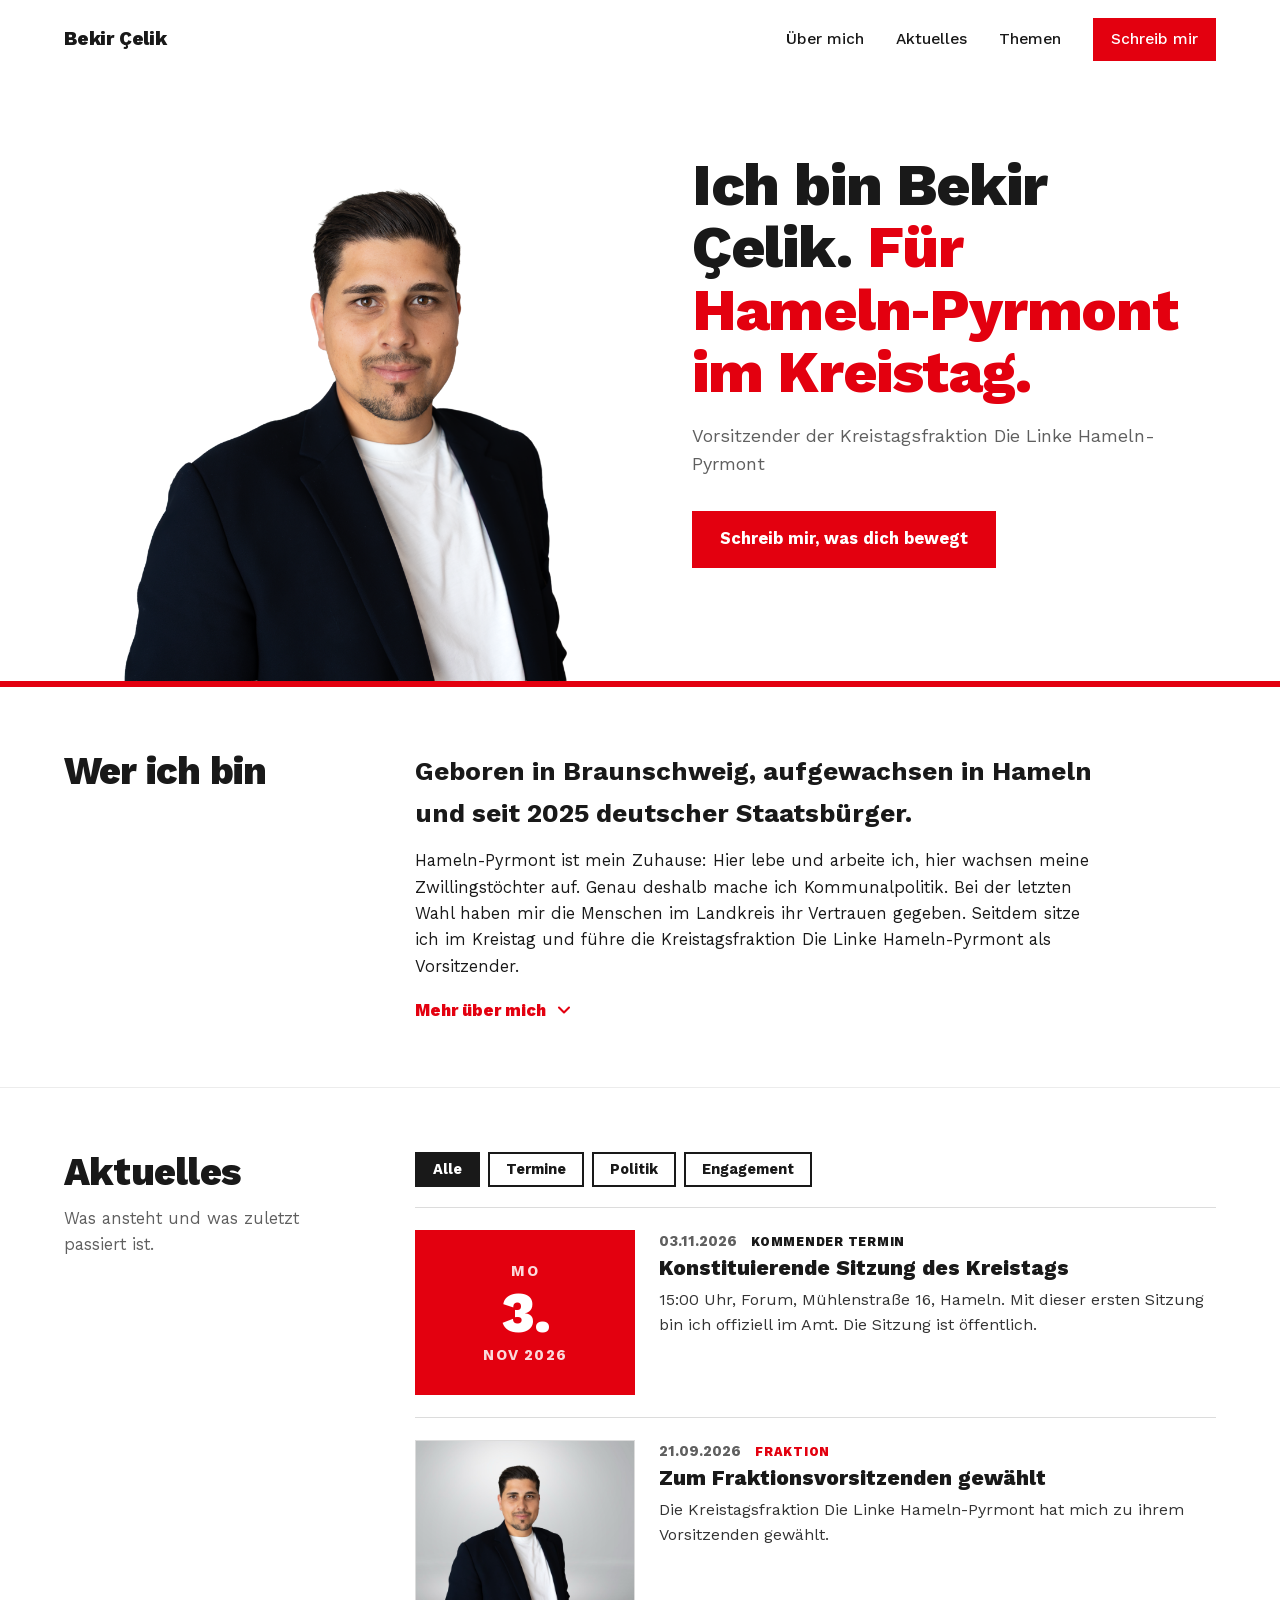
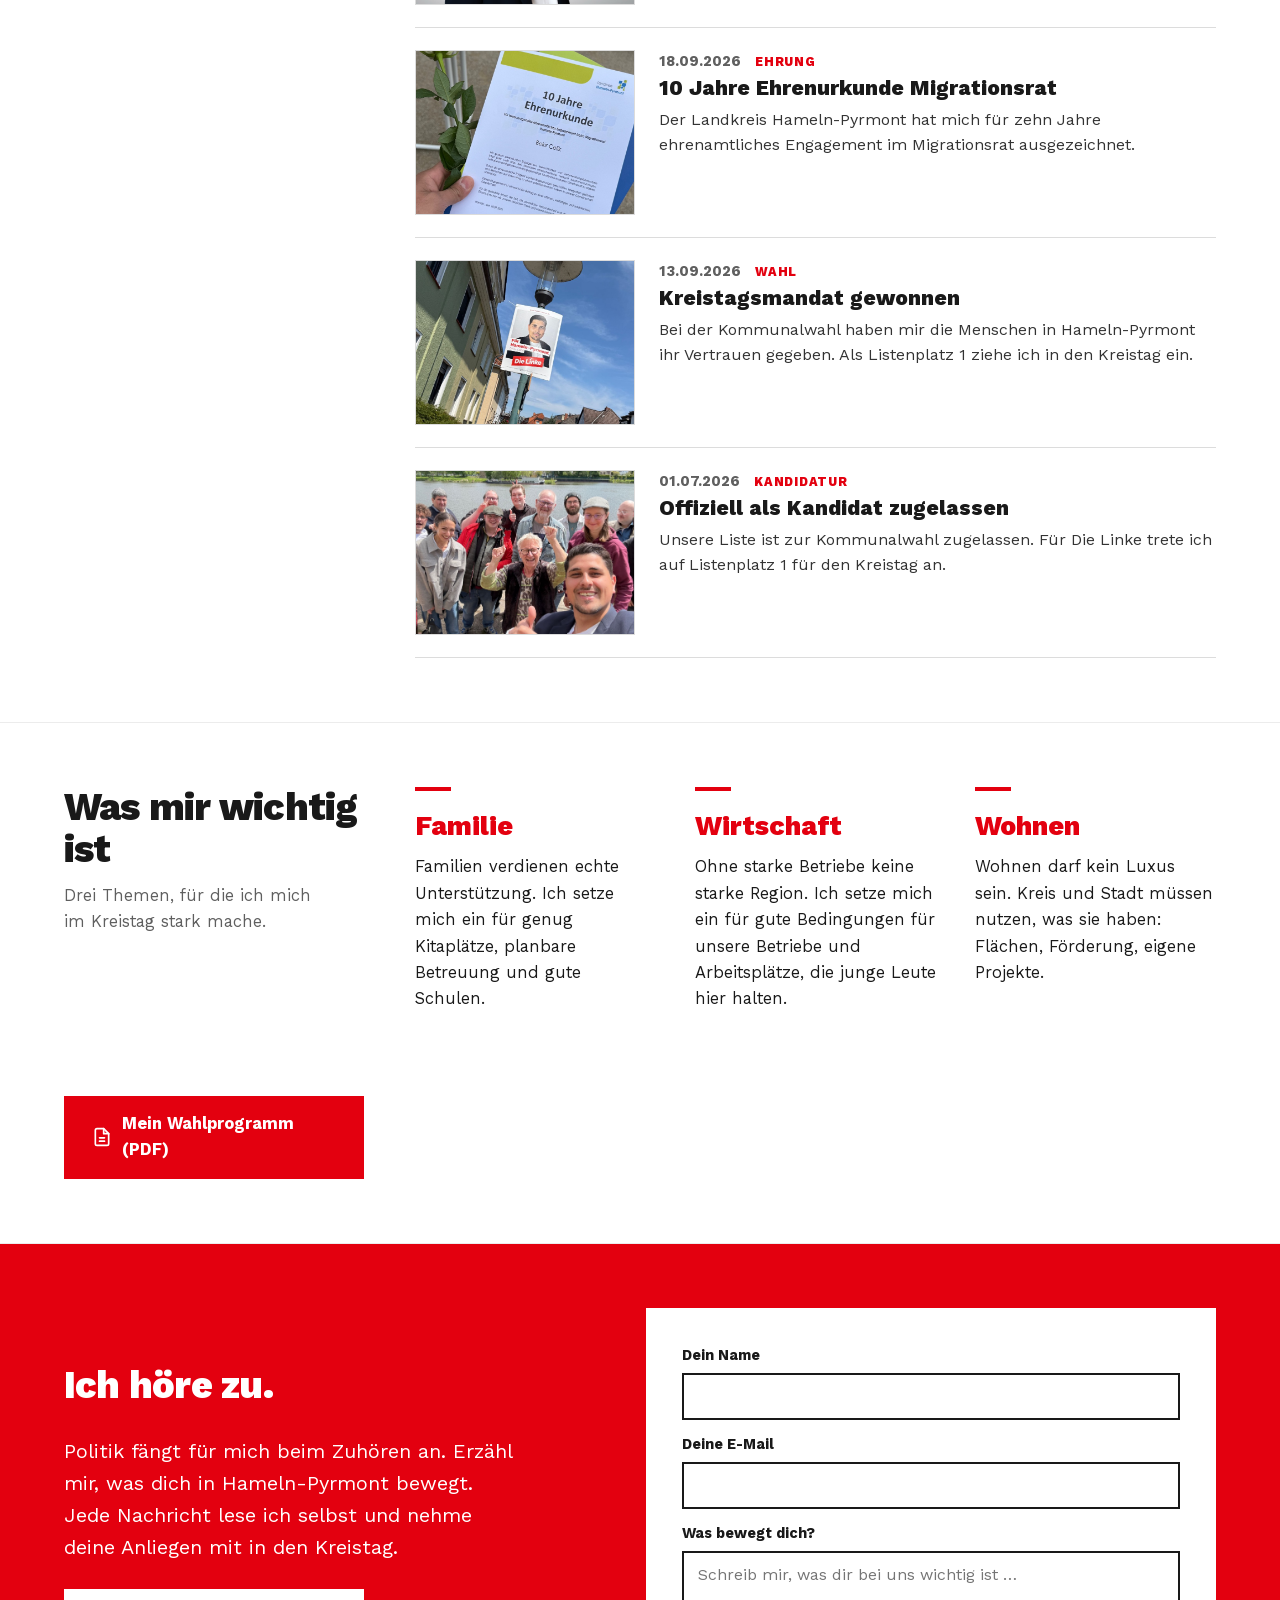
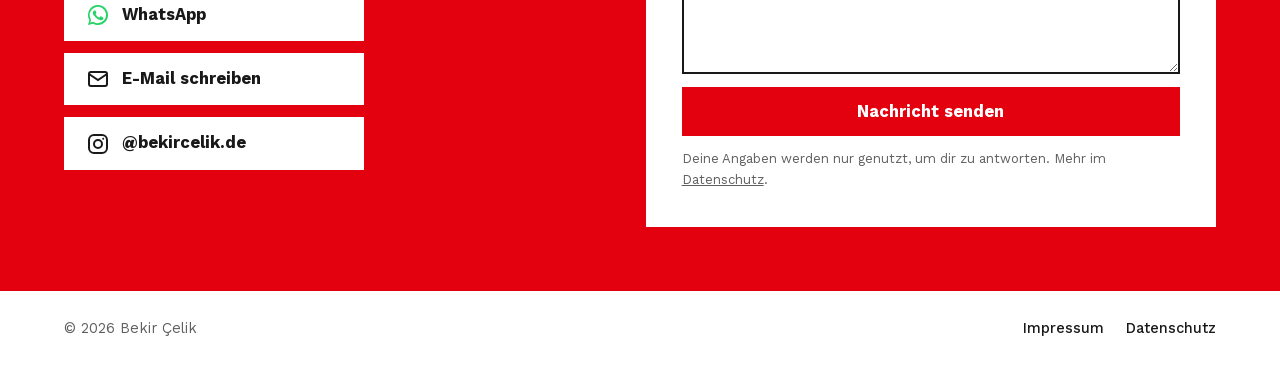
==== index.html @ 129f0561 "Neuer Aufbau: persönliche Seite nach der Wahl, Aktuelles, Wer ich bin zum Aufklappen Co-Authored-By:" ====
<!DOCTYPE html>
<html lang="de">
<head>
  <meta charset="UTF-8">
  <meta name="viewport" content="width=device-width, initial-scale=1.0">
  <title>Bekir Çelik | Kreistag Hameln-Pyrmont</title>
  <meta name="description" content="Bekir Çelik, Vorsitzender der Kreistagsfraktion Die Linke Hameln-Pyrmont. Wer ich bin, was ansteht, wie du mich erreichst.">
  <link rel="canonical" href="https://bekircelik.de/">

  <!-- Teilen-Vorschau (WhatsApp, Instagram, Facebook, Signal) -->
  <meta property="og:type" content="website">
  <meta property="og:locale" content="de_DE">
  <meta property="og:site_name" content="Bekir Çelik">
  <meta property="og:title" content="Bekir Çelik | Kreistag Hameln-Pyrmont">
  <meta property="og:description" content="Vorsitzender der Kreistagsfraktion Die Linke Hameln-Pyrmont. Schreib mir, was dich bewegt.">
  <meta property="og:url" content="https://bekircelik.de/">
  <meta property="og:image" content="https://bekircelik.de/bilder/bekir.jpg">
  <meta property="og:image:width" content="1600">
  <meta property="og:image:height" content="1068">
  <meta property="og:image:alt" content="Bekir Çelik, Kreistag Hameln-Pyrmont">
  <meta name="twitter:card" content="summary_large_image">
  <meta name="twitter:title" content="Bekir Çelik | Kreistag Hameln-Pyrmont">
  <meta name="twitter:description" content="Vorsitzender der Kreistagsfraktion Die Linke Hameln-Pyrmont. Schreib mir, was dich bewegt.">
  <meta name="twitter:image" content="https://bekircelik.de/bilder/bekir.jpg">

  <meta name="theme-color" content="#e3000f">
  <link rel="icon" href="data:image/svg+xml,%3Csvg xmlns='http://www.w3.org/2000/svg' viewBox='0 0 64 64'%3E%3Crect width='64' height='64' fill='%23e3000f'/%3E%3Ctext x='32' y='46' font-family='Arial,sans-serif' font-size='40' font-weight='bold' fill='white' text-anchor='middle'%3EB%3C/text%3E%3C/svg%3E">
  <link rel="preload" href="fonts/worksans-latin.woff2" as="font" type="font/woff2" crossorigin>
  <link rel="stylesheet" href="stil.css?v=50">
</head>
<body>

  <header class="kopf">
    <a class="kopf-name" href="#start">Bekir Çelik</a>
    <nav class="kopf-nav" aria-label="Hauptmenü">
      <a href="#ueber-mich">Über mich</a>
      <a href="#aktuelles">Aktuelles</a>
      <a href="#themen">Themen</a>
      <a class="kopf-cta" href="#kontakt">Schreib mir</a>
    </nav>
  </header>

  <!-- ===== HERO: Foto links, Botschaft rechts ===== -->
  <section class="held" id="start">
    <div class="held-bild">
      <img src="bilder/bekir-frei.png" alt="Bekir Çelik, Kreistag Hameln-Pyrmont" width="1000" height="1000" fetchpriority="high" decoding="async">
    </div>
    <div class="held-info">
      <h1>Ich bin Bekir Çelik. <span class="rot">Für Hameln&#8209;Pyrmont im Kreistag.</span></h1>
      <p class="held-sub">Vorsitzender der Kreistagsfraktion Die&nbsp;Linke Hameln-Pyrmont</p>
      <a class="knopf" href="#kontakt">Schreib mir, was dich bewegt</a>
    </div>
  </section>
  <div class="held-linie" aria-hidden="true"></div>

  <!-- ===== WER ICH BIN (Kurzfassung, Rest auf eigener Seite) ===== -->
  <section class="abschnitt" id="ueber-mich">
    <div class="abschnitt-raster">
      <h2>Wer ich bin</h2>
      <div class="ueber-text">
      <p class="ueber-gross">
        Geboren in Braunschweig, aufgewachsen in Hameln und seit 2025 deutscher Staatsbürger.
      </p>
      <p>
        Hameln-Pyrmont ist mein Zuhause: Hier lebe und arbeite ich, hier wachsen
        meine Zwillingstöchter auf. Genau deshalb mache ich Kommunalpolitik. Bei
        der letzten Wahl haben mir die Menschen im Landkreis ihr Vertrauen
        gegeben. Seitdem sitze ich im Kreistag und führe die Kreistagsfraktion
        Die Linke Hameln-Pyrmont als Vorsitzender.
      </p>
      <button type="button" class="mehr-knopf" id="mehr-knopf" aria-expanded="false" aria-controls="mehr">
        <span>Mehr über mich</span>
        <svg viewBox="0 0 24 24" fill="none" stroke="currentColor" stroke-width="2.5" stroke-linecap="round" stroke-linejoin="round" aria-hidden="true"><path d="m6 9 6 6 6-6"/></svg>
      </button>

      <div class="mehr" id="mehr" hidden>
        <h3>Mein Weg</h3>
        <p>
          Zur Schule gegangen bin ich in Hameln: Nach dem Realschulabschluss an
          der Theodor-Heuss-Realschule folgte der erweiterte Realschulabschluss im
          Bereich Wirtschaft an der Handelslehranstalt und schließlich die
          Fachhochschulreife in Medien und Gestaltung an der Eugen-Reintjes-Schule.
        </p>
        <p>
          Schon früh habe ich mich im Bereich Marketing selbstständig gemacht und
          nebenbei viel gejobbt. Das Unternehmertum hat mich von da an begleitet:
          Über die Jahre habe ich mehrere Unternehmen und Franchise-Konzepte
          aufgebaut und geführt.
        </p>
        <p>
          Zudem habe ich im Ausbau der Telekommunikations-Infrastruktur gearbeitet.
          Dort war ich für die Unternehmensstrategie und Organisationsentwicklung
          verantwortlich, später war ich in der gleichen
          Branche als Personal- und Dienstleistungsmanager tätig.
        </p>
        <p>
          Das Thema Wohnen beschäftigt mich schon lange. Um die Probleme auf dem
          Wohnungsmarkt zu verstehen, habe ich die Zertifizierung zum
          Immobilienmakler (IHK) absolviert.
        </p>
        <p>
          Mit der Geburt meiner Töchter haben sich meine Prioritäten verschoben:
          Ich habe die Unternehmen abgegeben, die Selbstständigkeit beendet und den
          Fokus auf meine Familie gelegt. Gleichzeitig reifte in mir der Entschluss,
          mich politisch einzubringen. Meine Überzeugung ist: Verstehen ist die
          Grundlage für jede echte Veränderung. In der Kommunalpolitik werden
          Entscheidungen getroffen, aber die Verwaltung muss sie am Ende umsetzen.
          Wer politisch wirklich etwas bewegen will, muss wissen, wie Behörden
          arbeiten. Genau deshalb mache ich heute eine Umschulung zum
          Verwaltungsfachangestellten, um diese Abläufe von innen kennenzulernen.
        </p>

        <h3>Ehrenamt</h3>
        <p>
          Ehrenamtlich aktiv bin ich schon seit meiner Schulzeit, ob als
          Schülersprecher, Streitschlichter, bei der Freiwilligen Feuerwehr oder
          2011 als Erhebungsbeauftragter beim Zensus.
        </p>
        <p>
          Seit 2016 engagiere ich mich intensiv im Migrationsrat des Landkreises
          Hameln-Pyrmont. 2023 kam die Arbeit als Sprachmittler für den Landkreis
          hinzu. Außerdem mache ich die Öffentlichkeitsarbeit für den
          Niedersächsischen Integrationsrat. Durch diese Aufgaben spreche ich jeden
          Tag mit unterschiedlichsten Menschen und nehme ihre realen Probleme direkt
          mit in die Politik.
        </p>

        <h3>Politik</h3>
        <p>
          Seit November 2025 bin ich Mitglied der Linken. Über den Listenplatz 1
          zog ich in den Kreistag Hameln-Pyrmont ein, wo mich meine Fraktion kurz
          darauf zum Vorsitzenden wählte.
        </p>
        <p>
          Zusätzlich vertrete ich die Kreisverbände Hildesheim und Hameln als
          Delegierter auf dem Bundesparteitag. Auf dem Landesparteitag
          Niedersachsen wurde ich zum Ersatzdelegierten für den Parteirat gewählt.
          Mein Ziel bei all diesen
          Aufgaben ist einfach: Was in der Politik entschieden wird, muss im Alltag
          der Menschen vor Ort spürbar ankommen.
        </p>

        <h3>Auszeichnungen und Abschlüsse</h3>
        <ul class="urkunden">
          <li>
            <a href="bilder/zertifikate/ehrenurkunde-migrationsrat.jpg" target="_blank" rel="noopener">
              <img src="bilder/zertifikate/ehrenurkunde-migrationsrat.jpg" alt="Ehrenurkunde: 10 Jahre Migrationsrat Hameln-Pyrmont" loading="lazy">
              <span>10 Jahre Migrationsrat<br><small>Ehrenurkunde des Landkreises, 2026</small></span>
            </a>
          </li>
          <li>
            <a href="bilder/zertifikate/ihk-zertifikat-immobilienmakler.jpg" target="_blank" rel="noopener">
              <img src="bilder/zertifikate/ihk-zertifikat-immobilienmakler.jpg" alt="IHK-Zertifikat Immobilienmakler" loading="lazy">
              <span>Immobilienmakler (IHK)<br><small>Zertifikat, 2023</small></span>
            </a>
          </li>
          <li>
            <a href="bilder/zertifikate/feuerwehr.jpg" target="_blank" rel="noopener">
              <img src="bilder/zertifikate/feuerwehr.jpg" alt="Verleihungsurkunde Feuerwehrmann, Stadt Hameln" loading="lazy">
              <span>Feuerwehrmann<br><small>Freiwillige Feuerwehr Hameln, 2011</small></span>
            </a>
          </li>
        </ul>

      </div>
            </div>
    </div>
  </section>

  <!-- ===== AKTUELLES: Karten, neueste zuerst. Neue Karte = neuer <li class="karte"> oben ===== -->
  <section class="abschnitt" id="aktuelles">
    <div class="abschnitt-raster">
      <div>
        <h2>Aktuelles</h2>
        <p class="abschnitt-lead">Was ansteht und was zuletzt passiert ist.</p>
      </div>
      <div class="aktuell">
        <div class="filter" id="filter" aria-label="Aktuelles filtern"></div>
        <ul class="karten" id="karten">
          <li class="karte mit-bild kommt" data-typ="termin">
            <span class="karte-bild platz" aria-hidden="true"><small>Mo</small><b>3.</b><small>Nov 2026</small></span>
            <div class="karte-text">
              <p class="karte-kopf"><time>03.11.2026</time><span class="karte-art">Kommender Termin</span></p>
              <h3>Konstituierende Sitzung des Kreistags</h3>
              <p>15:00 Uhr, Forum, Mühlenstraße 16, Hameln. Mit dieser ersten Sitzung bin ich offiziell im Amt. Die Sitzung ist öffentlich.</p>
            </div>
          </li>
          <li class="karte mit-bild" data-typ="politik">
            <a class="karte-bild foto foto-portrait" href="bilder/aktuelles/2026-09-21-fraktionsvorsitz.jpg" target="_blank" rel="noopener"><img src="bilder/aktuelles/2026-09-21-fraktionsvorsitz.jpg" alt="Bekir Çelik, Vorsitzender der Kreistagsfraktion Die Linke Hameln-Pyrmont" loading="lazy"></a>
            <div class="karte-text">
              <p class="karte-kopf"><time>21.09.2026</time><span class="karte-art">Fraktion</span></p>
              <h3>Zum Fraktionsvorsitzenden gewählt</h3>
              <p>Die Kreistagsfraktion Die Linke Hameln-Pyrmont hat mich zu ihrem Vorsitzenden gewählt.</p>
            </div>
          </li>
          <li class="karte mit-bild" data-typ="engagement">
            <a class="karte-bild foto foto-urkunde" href="bilder/aktuelles/2026-09-18-ehrenurkunde.jpg" target="_blank" rel="noopener"><img src="bilder/aktuelles/2026-09-18-ehrenurkunde.jpg" alt="Bekir Çelik hält die Ehrenurkunde für 10 Jahre Migrationsrat und eine weiße Rose" loading="lazy"></a>
            <div class="karte-text">
              <p class="karte-kopf"><time>18.09.2026</time><span class="karte-art">Ehrung</span></p>
              <h3>10 Jahre Ehrenurkunde Migrationsrat</h3>
              <p>Der Landkreis Hameln-Pyrmont hat mich für zehn Jahre ehrenamtliches Engagement im Migrationsrat ausgezeichnet.</p>
            </div>
          </li>
          <li class="karte mit-bild" data-typ="politik">
            <a class="karte-bild foto foto-plakat" href="bilder/aktuelles/2026-09-13-wahlplakat.jpg" target="_blank" rel="noopener"><img src="bilder/aktuelles/2026-09-13-wahlplakat.jpg" alt="Wahlplakat von Bekir Çelik an einer Straßenlaterne in Hameln" loading="lazy"></a>
            <div class="karte-text">
              <p class="karte-kopf"><time>13.09.2026</time><span class="karte-art">Wahl</span></p>
              <h3>Kreistagsmandat gewonnen</h3>
              <p>Bei der Kommunalwahl haben mir die Menschen in Hameln-Pyrmont ihr Vertrauen gegeben. Als Listenplatz 1 ziehe ich in den Kreistag ein.</p>
            </div>
          </li>
          <li class="karte mit-bild" data-typ="politik">
            <a class="karte-bild foto" href="bilder/aktuelles/2026-07-01-zulassung.jpg" target="_blank" rel="noopener"><img src="bilder/aktuelles/2026-07-01-zulassung.jpg" alt="Das Team von Die Linke Hameln-Pyrmont an der Weser, Zulassung zur Kommunalwahl" loading="lazy"></a>
            <div class="karte-text">
              <p class="karte-kopf"><time>01.07.2026</time><span class="karte-art">Kandidatur</span></p>
              <h3>Offiziell als Kandidat zugelassen</h3>
              <p>Unsere Liste ist zur Kommunalwahl zugelassen. Für Die Linke trete ich auf Listenplatz 1 für den Kreistag an.</p>
            </div>
          </li>
        </ul>
        <button type="button" class="knopf knopf-pdf" id="aelter-knopf" hidden>Ältere Einträge anzeigen</button>
      </div>
    </div>
  </section>

  <!-- ===== THEMEN: direkt unter dem Kontakt ===== -->
  <section class="abschnitt" id="themen">
    <div class="abschnitt-raster">
      <div>
        <h2>Was mir wichtig ist</h2>
        <p class="abschnitt-lead">Drei Themen, für die ich mich im Kreistag stark mache.</p>
      </div>
      <div class="themen">
      <article class="thema">
        <h3>Familie</h3>
        <p>Familien verdienen echte Unterstützung. Ich setze mich ein für genug Kitaplätze, planbare Betreuung und gute Schulen.</p>
      </article>
      <article class="thema">
        <h3>Wirtschaft</h3>
        <p>Ohne starke Betriebe keine starke Region. Ich setze mich ein für gute Bedingungen für unsere Betriebe und Arbeitsplätze, die junge Leute hier halten.</p>
      </article>
      <article class="thema">
        <h3>Wohnen</h3>
        <p>Wohnen darf kein Luxus sein. Kreis und Stadt müssen nutzen, was sie haben: Flächen, Förderung, eigene Projekte.</p>
      </article>
      </div>
      <a class="knopf knopf-pdf" href="dokumente/wahlprogramm-die-linke-hameln-pyrmont.pdf" target="_blank" rel="noopener">
        <svg viewBox="0 0 24 24" fill="none" stroke="currentColor" stroke-width="2" stroke-linecap="round" stroke-linejoin="round" aria-hidden="true"><path d="M14 2H6a2 2 0 0 0-2 2v16a2 2 0 0 0 2 2h12a2 2 0 0 0 2-2V8z"/><path d="M14 2v6h6"/><path d="M9 13h6"/><path d="M9 17h6"/></svg>
        Mein Wahlprogramm (PDF)
      </a>
    </div>
  </section>

  <!-- ===== KONTAKT ===== -->
  <section class="abschnitt abschnitt-rot" id="kontakt">
    <div class="kontakt-raster">
      <div class="kontakt-text">
        <h2>Ich höre zu.</h2>
        <p>
          Politik fängt für mich beim Zuhören an. Erzähl mir, was dich in
          Hameln-Pyrmont bewegt. Jede Nachricht lese ich selbst und nehme
          deine Anliegen mit in den Kreistag.
        </p>
        <div class="kontakt-links">
          <a class="kontakt-knopf kontakt-wa" href="https://wa.me/4915679812579" target="_blank" rel="noopener">
            <svg viewBox="0 0 24 24" fill="currentColor" aria-hidden="true"><path d="M12 2a10 10 0 0 0-8.6 15.1L2 22l5.1-1.3A10 10 0 1 0 12 2Zm0 18.2c-1.6 0-3.1-.4-4.4-1.2l-.3-.2-3 .8.8-2.9-.2-.3A8.2 8.2 0 1 1 12 20.2Zm4.6-6.1c-.3-.1-1.5-.7-1.7-.8-.2-.1-.4-.1-.6.1-.2.3-.7.8-.8 1-.1.2-.3.2-.5.1a6.7 6.7 0 0 1-3.3-2.9c-.3-.4 0-.5.2-.8l.5-.6c.1-.2 0-.4 0-.5l-.8-1.9c-.2-.5-.4-.4-.6-.4h-.5c-.2 0-.5.1-.7.3-.2.3-.9.9-.9 2.2s.9 2.5 1.1 2.7c.1.2 1.8 2.8 4.4 3.9.6.3 1.1.4 1.5.6.6.2 1.2.2 1.6.1.5-.1 1.5-.6 1.7-1.2.2-.6.2-1.1.2-1.2-.1-.2-.3-.2-.6-.4Z"/></svg>
            WhatsApp
          </a>
          <a class="kontakt-knopf" href="mailto:celikbekir@outlook.de">
            <svg viewBox="0 0 24 24" fill="none" stroke="currentColor" stroke-width="2" aria-hidden="true"><rect x="3" y="5" width="18" height="14" rx="2"/><path d="m3 7 9 6 9-6"/></svg>
            E-Mail schreiben
          </a>
          <a class="kontakt-knopf" href="https://instagram.com/bekircelik.de" target="_blank" rel="noopener">
            <svg viewBox="0 0 24 24" fill="none" stroke="currentColor" stroke-width="2" aria-hidden="true"><rect x="3" y="3" width="18" height="18" rx="5"/><circle cx="12" cy="12" r="4"/><circle cx="17.2" cy="6.8" r="1" fill="currentColor" stroke="none"/></svg>
            @bekircelik.de
          </a>
        </div>
      </div>
      <form class="formular" id="kontaktformular" action="https://formsubmit.co/celikbekir@outlook.de" method="POST">
        <input type="hidden" name="_subject" value="Nachricht über bekircelik.de">
        <input type="hidden" name="_next" value="https://bekircelik.de/danke.html">
        <input type="hidden" name="_captcha" value="false">
        <input type="text" name="_honey" style="display:none">
        <label>
          Dein Name
          <input type="text" name="name" required autocomplete="name">
        </label>
        <label>
          Deine E-Mail
          <input type="email" name="email" required autocomplete="email">
        </label>
        <label>
          Was bewegt dich?
          <textarea name="nachricht" rows="5" required placeholder="Schreib mir, was dir bei uns wichtig ist …"></textarea>
        </label>
        <button type="submit" class="knopf knopf-weiss">Nachricht senden</button>
        <p class="formular-hinweis">Deine Angaben werden nur genutzt, um dir zu antworten. Mehr im <a href="datenschutz.html">Datenschutz</a>.</p>
      </form>
    </div>
  </section>

  <footer class="fuss">
    <p>© 2026 Bekir Çelik</p>
    <nav>
      <a href="impressum.html">Impressum</a>
      <a href="datenschutz.html">Datenschutz</a>
    </nav>
  </footer>


  <script>
    // Aktuelles: Filterknöpfe aus den Karten bauen, 6 Karten sichtbar, ältere per Knopf
    (function () {
      const SICHTBAR = 6;
      const NAMEN = { termin: "Termine", politik: "Politik", engagement: "Engagement", beitrag: "Beiträge" };
      const karten = Array.prototype.slice.call(document.querySelectorAll("#karten .karte"));
      const filter = document.getElementById("filter");
      const mehr = document.getElementById("aelter-knopf");
      let aktiv = "alle";
      let alleZeigen = false;

      function zeichnen() {
        const treffer = karten.filter(function (k) { return aktiv === "alle" || k.dataset.typ === aktiv; });
        karten.forEach(function (k) { k.hidden = true; });
        treffer.forEach(function (k, i) { k.hidden = !(alleZeigen || i < SICHTBAR); });
        mehr.hidden = treffer.length <= SICHTBAR;
        mehr.textContent = alleZeigen ? "Weniger anzeigen" : "Ältere Einträge anzeigen";
        filter.querySelectorAll("button").forEach(function (b) {
          b.setAttribute("aria-pressed", b.dataset.typ === aktiv ? "true" : "false");
        });
      }

      const typen = ["alle"].concat(Object.keys(NAMEN).filter(function (t) {
        return karten.some(function (k) { return k.dataset.typ === t; });
      }));
      if (typen.length > 2) {
        typen.forEach(function (t) {
          const b = document.createElement("button");
          b.type = "button";
          b.dataset.typ = t;
          b.textContent = t === "alle" ? "Alle" : NAMEN[t];
          b.addEventListener("click", function () { aktiv = t; alleZeigen = false; zeichnen(); });
          filter.appendChild(b);
        });
      }
      mehr.addEventListener("click", function () { alleZeigen = !alleZeigen; zeichnen(); });
      zeichnen();
    })();

    // "Mehr über mich" klappt den Rest direkt auf der Startseite auf
    (function () {
      const knopf = document.getElementById("mehr-knopf");
      const mehr = document.getElementById("mehr");
      knopf.addEventListener("click", function () {
        const offen = mehr.hasAttribute("hidden");
        if (offen) { mehr.removeAttribute("hidden"); } else { mehr.setAttribute("hidden", ""); }
        knopf.setAttribute("aria-expanded", offen ? "true" : "false");
        knopf.textContent = offen ? "Weniger anzeigen" : "Mehr über mich";
      });
    })();
    // Sicherheitsnetz: wenn der Formular-Dienst ausfällt, öffnet sich das Mail-Programm
    document.getElementById("kontaktformular").addEventListener("submit", async function (e) {
      e.preventDefault();
      const form = e.target;
      const knopf = form.querySelector("button[type=submit]");
      const name = form.elements["name"].value;
      const email = form.elements["email"].value;
      const nachricht = form.elements["nachricht"].value;
      knopf.disabled = true;
      knopf.textContent = "Wird gesendet …";
      try {
        const antwort = await fetch("https://formsubmit.co/ajax/celikbekir@outlook.de", {
          method: "POST",
          headers: { "Content-Type": "application/json", "Accept": "application/json" },
          body: JSON.stringify({ name: name, email: email, nachricht: nachricht, _subject: "Nachricht über bekircelik.de" })
        });
        if (!antwort.ok) throw new Error("Dienst nicht erreichbar");
        window.location.href = "danke.html";
      } catch (fehler) {
        const betreff = encodeURIComponent("Nachricht über bekircelik.de");
        const inhalt = encodeURIComponent("Name: " + name + "\nE-Mail: " + email + "\n\n" + nachricht);
        window.location.href = "mailto:celikbekir@outlook.de?subject=" + betreff + "&body=" + inhalt;
        knopf.disabled = false;
        knopf.textContent = "Nachricht senden";
      }
    });
  </script>
</body>
</html>
---- stil.css ----
/* ============================================
   bekircelik.de – Kommunalwahl 2026
   Klar, modern, wenig Text, großes Bild.
   Weiß, Schwarz, Linke-Rot. Schrift: Work Sans
   ============================================ */

/* Schriften lokal (kein externer Google-Aufruf → Datenschutz + Tempo).
   Work Sans ist variabel: eine Datei je Subset deckt alle Schnitte 400–800 ab. */
@font-face {
  font-family: "Work Sans";
  font-style: normal;
  font-weight: 400 800;
  font-display: swap;
  src: url("fonts/worksans-latin.woff2") format("woff2");
  unicode-range: U+0000-00FF, U+0131, U+0152-0153, U+02BB-02BC, U+02C6, U+02DA, U+02DC, U+0304, U+0308, U+0329, U+2000-206F, U+20AC, U+2122, U+2191, U+2193, U+2212, U+2215, U+FEFF, U+FFFD;
}
@font-face {
  font-family: "Work Sans";
  font-style: normal;
  font-weight: 400 800;
  font-display: swap;
  src: url("fonts/worksans-latin-ext.woff2") format("woff2");
  unicode-range: U+0100-02BA, U+02BD-02C5, U+02C7-02CC, U+02CE-02D7, U+02DD-02FF, U+0304, U+0308, U+0329, U+1D00-1DBF, U+1E00-1E9F, U+1EF2-1EFF, U+2020, U+20A0-20AB, U+20AD-20C0, U+2113, U+2C60-2C7F, U+A720-A7FF;
}

:root {
  --rot: #e3000f;
  --schwarz: #191919;
  --weiss: #ffffff;
  --grau: #5f5f5f;
}

* { margin: 0; padding: 0; box-sizing: border-box; }

::selection { background: var(--rot); color: var(--weiss); }

a:focus-visible, button:focus-visible, input:focus-visible, textarea:focus-visible {
  outline: 3px solid var(--rot);
  outline-offset: 2px;
}

html { scroll-behavior: smooth; }

/* Anker-Sprünge: Überschrift nicht hinter der Kopfleiste verstecken */
section[id] { scroll-margin-top: 84px; }

body {
  font-family: "Work Sans", sans-serif;
  background: var(--weiss);
  color: var(--schwarz);
  line-height: 1.6;
  -webkit-font-smoothing: antialiased;
}

/* ===== Kopfzeile ===== */
.kopf {
  display: flex;
  justify-content: space-between;
  align-items: center;
  padding: 18px clamp(20px, 5vw, 64px);
  position: sticky;
  top: 0;
  background: rgba(255, 255, 255, 0.94);
  -webkit-backdrop-filter: blur(8px);
  backdrop-filter: blur(8px);
  z-index: 10;
}

.kopf-name {
  font-weight: 800;
  font-size: 19px;
  color: var(--schwarz);
  text-decoration: none;
  letter-spacing: -0.01em;
}

.kopf-nav {
  display: flex;
  align-items: center;
  gap: clamp(16px, 3vw, 32px);
}

.kopf-nav a {
  text-decoration: none;
  color: var(--schwarz);
  font-weight: 500;
  font-size: 15.5px;
}

.kopf-nav a:hover { color: var(--rot); }

.kopf-cta {
  background: var(--rot);
  color: var(--weiss) !important;
  padding: 9px 18px;
  font-weight: 700;
}

.kopf-cta:hover { background: var(--schwarz); }

/* ===== Hero: eine Botschaft, großes Bild ===== */
.held {
  display: grid;
  grid-template-columns: 1.1fr 1fr;
  gap: clamp(28px, 4vw, 64px);
  align-items: center;
  max-width: 1280px;
  margin: 0 auto;
  padding: clamp(10px, 2vw, 28px) clamp(20px, 5vw, 64px) 0;
}

.held-bild { align-self: end; }

.held-info { padding-bottom: clamp(40px, 5vw, 72px); }

.held-info h1 {
  font-weight: 800;
  font-size: clamp(34px, 4.6vw, 62px);
  line-height: 1.06;
  letter-spacing: -0.02em;
  margin-bottom: 18px;
}

.held-info h1 .rot { color: var(--rot); }

.held-sub {
  color: var(--grau);
  font-size: clamp(15px, 1.6vw, 18px);
  margin-bottom: 32px;
}

.wahl-badge {
  display: inline-block;
  background: var(--rot);
  color: var(--weiss);
  font-weight: 800;
  font-size: clamp(14px, 1.5vw, 17px);
  padding: 7px 15px;
  transform: rotate(-2deg);
  margin-bottom: 26px;
}

.held-bild img {
  width: 100%;
  height: auto;
  display: block;
}

/* rote Linie über die ganze Breite, direkt unter dem Hero */
.held-linie {
  height: 6px;
  background: var(--rot);
  width: 100%;
}

.kontakt-links {
  display: flex;
  flex-direction: column;
  gap: 12px;
  align-items: stretch;
  max-width: 300px;
  margin-top: 26px;
}

.kontakt-knopf {
  display: inline-flex;
  align-items: center;
  gap: 12px;
  background: var(--weiss);
  color: var(--schwarz);
  text-decoration: none;
  font-weight: 700;
  font-size: 16.5px;
  padding: 13px 22px;
  transition: transform 0.12s ease;
}

.kontakt-knopf svg { width: 24px; height: 24px; flex-shrink: 0; }

.kontakt-knopf:hover { transform: translateY(-2px); }

.kontakt-wa svg { color: #25d366; }

/* ===== Knöpfe ===== */
.knopf {
  display: inline-block;
  background: var(--rot);
  color: var(--weiss);
  text-decoration: none;
  font-weight: 700;
  font-size: 16.5px;
  padding: 15px 28px;
  border: none;
  cursor: pointer;
  font-family: inherit;
  transition: background 0.15s ease;
}

.knopf:hover { background: var(--schwarz); }

/* Wahlprogramm-Knopf: roter Knopf mit PDF-Symbol */
.knopf-pdf {
  display: inline-flex;
  align-items: center;
  gap: 10px;
  margin-top: clamp(24px, 3vw, 32px);
}

.knopf-pdf svg { width: 20px; height: 20px; flex-shrink: 0; }

/* ===== Abschnitte ===== */
.abschnitt {
  padding: clamp(40px, 5vw, 72px) clamp(20px, 5vw, 64px);
  max-width: 1280px;
  margin: 0 auto;
}

.abschnitt h2 {
  font-weight: 800;
  font-size: clamp(26px, 3.2vw, 38px);
  letter-spacing: -0.02em;
  line-height: 1.1;
  margin-bottom: clamp(18px, 2.5vw, 28px);
}

/* Editorial-Raster: Überschrift links, Inhalt rechts – füllt die Breite */
.abschnitt-raster {
  display: grid;
  grid-template-columns: minmax(220px, 300px) 1fr;
  gap: clamp(24px, 4vw, 64px);
  align-items: start;
}

.abschnitt-raster h2 { margin-bottom: 0; }

/* kurze Einleitung links unter der Überschrift */
.abschnitt-lead {
  margin-top: 12px;
  font-size: 16.5px;
  color: var(--grau);
  max-width: 260px;
}

.abschnitt + .abschnitt { border-top: 1px solid #ececec; }

/* ===== Wer ich bin ===== */
.ueber-text { max-width: 680px; }

.ueber-gross {
  font-size: clamp(19px, 2.4vw, 26px);
  font-weight: 700;
  margin-bottom: 14px;
}

.ueber-text p {
  font-size: 16.5px;
  margin-bottom: 14px;
}

.ueber-text p.ueber-gross { font-size: clamp(19px, 2.4vw, 26px); }

.mehr[hidden] { display: none; }

/* Aufklapp-Knopf: schlicht, mit Pfeil der sich dreht */
.mehr-knopf {
  display: inline-flex;
  align-items: center;
  gap: 8px;
  margin-top: 6px;
  padding: 0;
  border: none;
  background: none;
  font-family: inherit;
  font-weight: 800;
  font-size: 16.5px;
  color: var(--rot);
  cursor: pointer;
}

.mehr-knopf svg { width: 20px; height: 20px; transition: transform 0.2s ease; }

.mehr-knopf[aria-expanded="true"] svg { transform: rotate(180deg); }

.mehr-knopf:hover { color: var(--schwarz); }

/* aufgeklappter Bereich: dezent abgesetzt */
.mehr {
  margin-top: 22px;
  padding-top: 8px;
  border-top: 1px solid #ececec;
}

.ueber-text h3 {
  font-weight: 800;
  font-size: 15px;
  text-transform: uppercase;
  letter-spacing: 0.07em;
  color: var(--rot);
  margin: 30px 0 10px;
}

.ueber-text .mehr > h3:first-child { margin-top: 18px; }

.politik {
  display: grid;
  grid-template-columns: 110px 1fr;
  margin: 0 0 24px;
  border-top: 1px solid #dcdcdc;
}

.politik dt,
.politik dd {
  padding: 14px 0;
  border-bottom: 1px solid #dcdcdc;
  font-size: 16px;
  line-height: 1.5;
}

.politik dt { font-weight: 800; color: var(--rot); }

.urkunden {
  list-style: none;
  display: grid;
  grid-template-columns: repeat(3, 1fr);
  gap: 18px;
  margin: 6px 0 24px;
}

.urkunden a { color: var(--schwarz); text-decoration: none; display: block; }

.urkunden img {
  width: 100%;
  height: 150px;
  object-fit: cover;
  object-position: top;
  display: block;
  border: 1px solid #dcdcdc;
  margin-bottom: 10px;
  transition: border-color 0.15s ease;
}

.urkunden a:hover img { border-color: var(--rot); }

.urkunden span { font-size: 14.5px; font-weight: 700; line-height: 1.3; display: block; }

.urkunden small { font-weight: 500; color: var(--grau); font-size: 13px; }

.urkunden a:hover span { color: var(--rot); }

.ueber-schluss {
  color: var(--rot);
  font-weight: 700;
  font-size: 17.5px !important;
}

/* ===== Aktuelles: Karten ===== */
.filter { display: flex; flex-wrap: wrap; gap: 8px; margin-bottom: 20px; }

.filter button {
  font-family: inherit;
  font-size: 14.5px;
  font-weight: 700;
  padding: 7px 16px;
  border: 2px solid var(--schwarz);
  background: var(--weiss);
  color: var(--schwarz);
  cursor: pointer;
}

.filter button:hover { border-color: var(--rot); color: var(--rot); }

.filter button[aria-pressed="true"] {
  background: var(--schwarz);
  color: var(--weiss);
}

.karten { list-style: none; max-width: 960px; }

.karte {
  display: grid;
  grid-template-columns: 1fr;
  gap: 24px;
  align-items: start;
  padding: 22px 0;
  border-top: 1px solid #dcdcdc;
}

.karte.mit-bild { grid-template-columns: 220px 1fr; }

.karte:last-child { border-bottom: 1px solid #dcdcdc; }

.karte[hidden] { display: none; }

.karte-kopf {
  display: flex;
  flex-wrap: wrap;
  align-items: baseline;
  gap: 4px 14px;
  margin-bottom: 2px;
}

.karte time { font-weight: 700; font-size: 14.5px; color: var(--grau); }

.karte-art {
  font-size: 12.5px;
  font-weight: 800;
  text-transform: uppercase;
  letter-spacing: 0.06em;
  color: var(--rot);
}

.karte h3 { font-size: 21px; font-weight: 800; line-height: 1.2; margin: 2px 0 6px; }

.karte-text p:last-child { font-size: 16px; color: #333; }

/* Bildplatz: ohne Foto zeigt er das Datum als Kalenderblatt */
.karte-bild.platz {
  width: 220px;
  height: 165px;
  background: #f4f4f4;
  display: flex;
  flex-direction: column;
  align-items: center;
  justify-content: center;
  gap: 2px;
  color: var(--schwarz);
}

.karte-bild.platz b { font-size: 56px; font-weight: 800; line-height: 1; letter-spacing: -0.03em; }

.karte-bild.platz small { font-size: 15px; font-weight: 700; color: var(--grau); text-transform: uppercase; letter-spacing: 0.08em; }

/* kommender Termin: Kalenderblatt in Linke-Rot */
.karte.kommt .karte-bild.platz { background: var(--rot); color: var(--weiss); }
.karte.kommt .karte-bild.platz small { color: rgba(255,255,255,0.85); }
.karte.kommt .karte-art { color: var(--schwarz); }

/* Foto statt Platzhalter: Mitte zeigen, nicht oben */
.karte-bild.foto img { object-position: center; }

.karte-bild.foto-portrait img { object-position: center 25%; }

.karte-bild.foto-urkunde img { object-position: center 48%; }

.karte-bild.foto-plakat img { object-position: center 40%; }

/* optionales Bild links */
.karte-bild { display: block; }

.karte-bild img {
  width: 220px;
  height: 165px;
  object-fit: cover;
  object-position: top;
  display: block;
  border: 1px solid #dcdcdc;
}

#aelter-knopf { margin-top: 24px; }
#aelter-knopf[hidden] { display: none; }

/* ===== Themen ===== */
.themen {
  display: grid;
  grid-template-columns: repeat(3, 1fr);
  gap: clamp(20px, 3vw, 40px);
}

.thema::before {
  content: "";
  display: block;
  width: 36px;
  height: 4px;
  background: var(--rot);
  margin-bottom: 14px;
}

.thema h3 {
  color: var(--rot);
  font-weight: 800;
  font-size: clamp(21px, 2.4vw, 27px);
  margin-bottom: 6px;
}

.thema p {
  font-size: 16.5px;
  max-width: 320px;
}

/* ===== Kontakt (roter Block) ===== */
.abschnitt-rot {
  background: var(--rot);
  color: var(--weiss);
  max-width: none;
}

.kontakt-raster {
  max-width: 1280px;
  margin: 0 auto;
  display: grid;
  grid-template-columns: 1fr 1.05fr;
  gap: clamp(24px, 3vw, 44px);
  align-items: center;
}

.abschnitt-rot h2 { color: var(--weiss); }

.kontakt-text p {
  font-size: clamp(17px, 2vw, 20px);
  margin-bottom: 16px;
  max-width: 460px;
}

.insta {
  color: var(--weiss);
  font-weight: 700;
  text-decoration: underline;
  text-underline-offset: 4px;
}

.insta:hover { text-decoration: none; }

/* ===== Formular ===== */
.formular {
  display: flex;
  flex-direction: column;
  gap: 13px;
  background: var(--weiss);
  padding: clamp(24px, 3vw, 36px);
  color: var(--schwarz);
}

.formular label {
  display: flex;
  flex-direction: column;
  gap: 6px;
  font-weight: 700;
  font-size: 14.5px;
}

.formular input,
.formular textarea {
  font-family: inherit;
  font-size: 16px;
  padding: 12px 14px;
  border: 2px solid var(--schwarz);
  background: var(--weiss);
  color: var(--schwarz);
}

.formular input:focus,
.formular textarea:focus {
  outline: none;
  border-color: var(--rot);
}

.formular .knopf-weiss {
  background: var(--rot);
  color: var(--weiss);
}

.formular .knopf-weiss:hover { background: var(--schwarz); }

.formular-hinweis {
  font-size: 13px;
  color: var(--grau);
}

.formular-hinweis a { color: var(--grau); }

/* ===== Fußzeile ===== */
.fuss {
  padding: 26px clamp(20px, 5vw, 64px);
  display: flex;
  justify-content: space-between;
  align-items: center;
  flex-wrap: wrap;
  gap: 12px;
  font-size: 14.5px;
  color: var(--grau);
}

.fuss nav { display: flex; gap: 22px; }

.fuss a { color: var(--schwarz); text-decoration: none; font-weight: 500; }
.fuss a:hover { color: var(--rot); }

/* ===== Unterseiten ===== */
.rechtsseite {
  max-width: 720px;
  margin: 0 auto;
  padding: clamp(40px, 6vw, 80px) clamp(20px, 5vw, 64px);
}

.rechtsseite h1 {
  font-weight: 800;
  font-size: clamp(30px, 5vw, 46px);
  letter-spacing: -0.02em;
  margin-bottom: 26px;
}

.rechtsseite h2 {
  font-size: 20px;
  font-weight: 700;
  margin: 30px 0 8px;
}

.rechtsseite p { margin-bottom: 14px; }

.zurueck {
  display: inline-block;
  margin-bottom: 26px;
  color: var(--rot);
  font-weight: 700;
  text-decoration: none;
}

.zurueck:hover { text-decoration: underline; }

/* ===== Danke-Seite ===== */
.danke {
  min-height: 70vh;
  display: flex;
  flex-direction: column;
  align-items: center;
  justify-content: center;
  text-align: center;
  padding: 40px 20px;
  gap: 14px;
}

.danke h1 {
  font-weight: 800;
  font-size: clamp(32px, 5vw, 52px);
  color: var(--rot);
}

/* ===== Handy ===== */
@media (max-width: 800px) {
  .kopf { padding: 14px 16px; gap: 8px; }
  .kopf-name { font-size: 16px; white-space: nowrap; }
  .kopf-nav { gap: 12px; }
  .kopf-nav a { font-size: 13.5px; white-space: nowrap; }
  .kopf-cta { padding: 8px 12px; }

  .held {
    grid-template-columns: 1fr;
    gap: 22px;
    padding-top: 12px;
  }
  .kontakt-raster { grid-template-columns: 1fr; }
  .abschnitt-raster { grid-template-columns: 1fr; gap: 18px; }
  .themen { grid-template-columns: 1fr; gap: 26px; }
  .karte, .karte.mit-bild { grid-template-columns: 1fr; gap: 10px; }
  .urkunden { grid-template-columns: 1fr 1fr; gap: 14px; }

  .wahl-badge { margin-bottom: 18px; }
  .held-info h1 { margin-bottom: 12px; }
  .held-sub { margin-bottom: 24px; }

  .knopf { display: block; text-align: center; }
  .knopf-pdf { display: flex; justify-content: center; }

  .fuss { justify-content: center; text-align: center; }
}
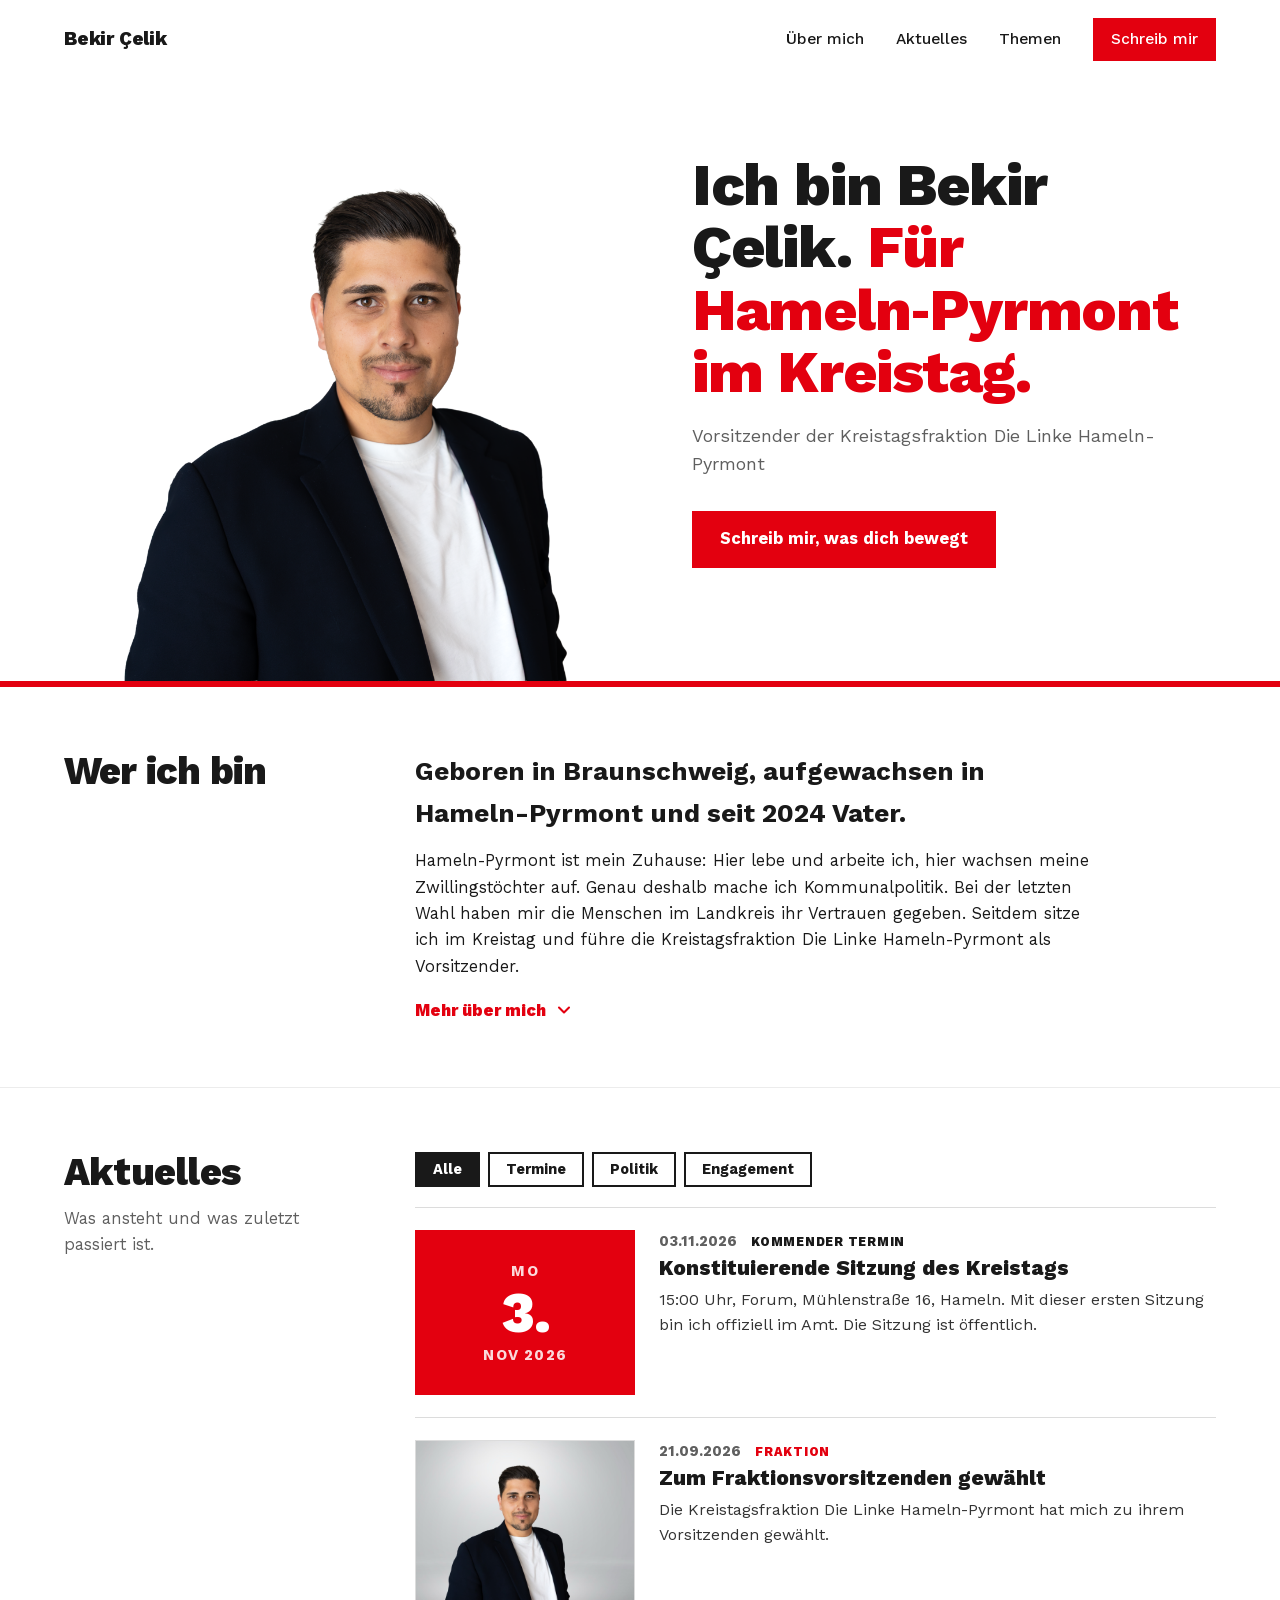
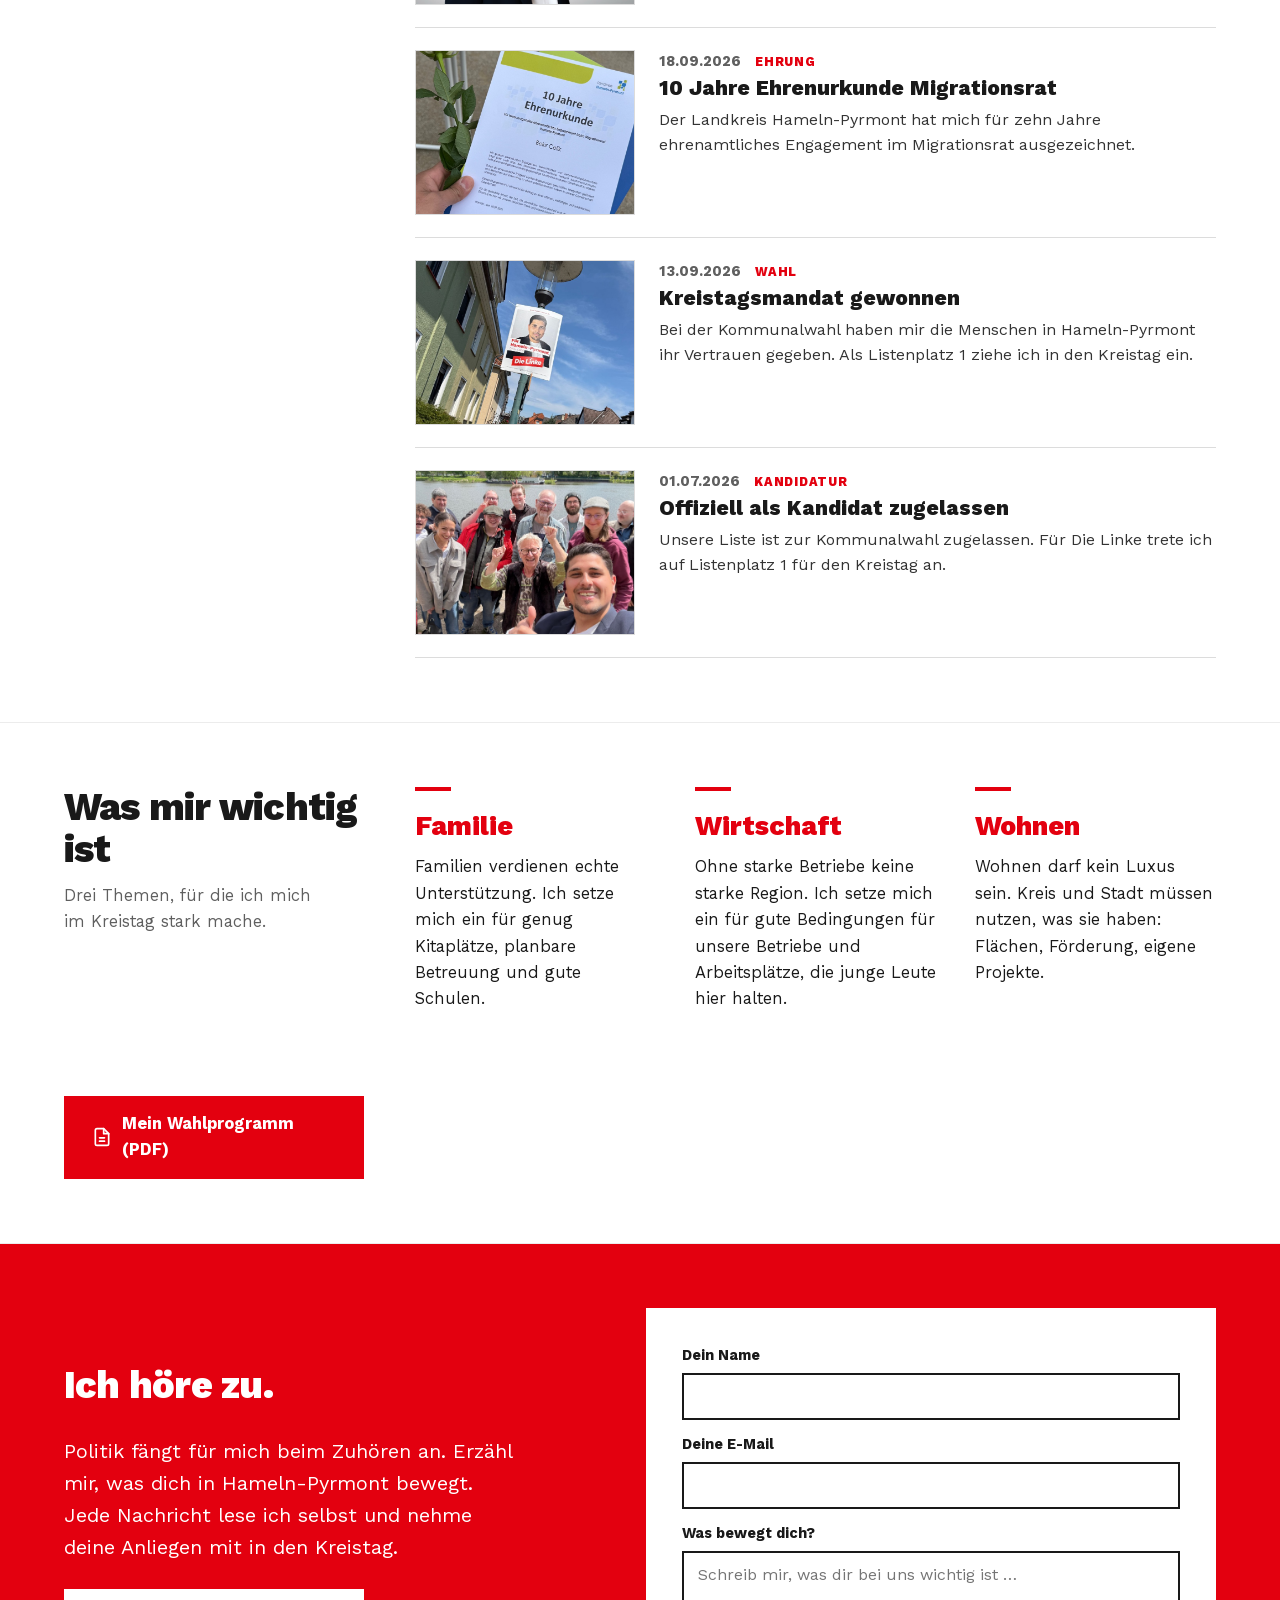
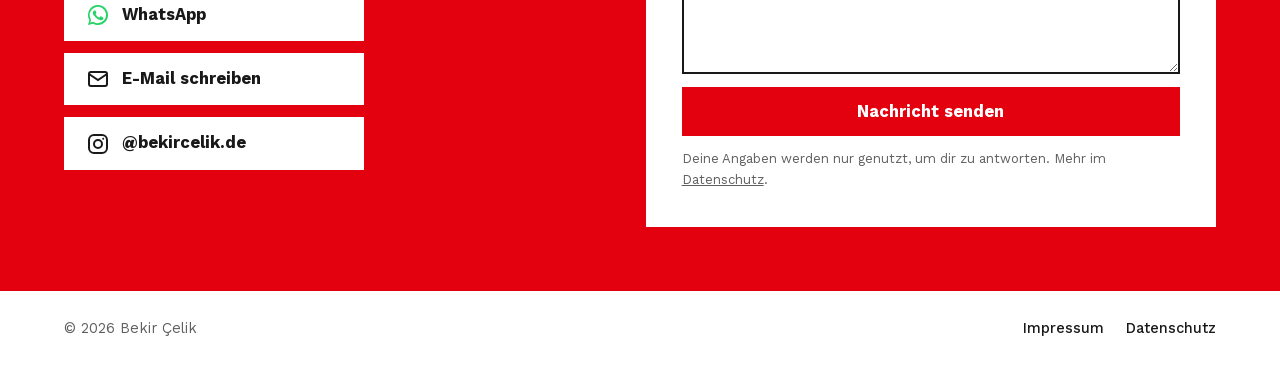
==== commit bc7ff8b1: "Erste Zeile Wer ich bin: seit 2024 Vater Co-Authored-By: Claude Sonnet 5.5 <noreply@anthropic.com>" ====
--- a/index.html
+++ b/index.html
@@ -26,7 +26,7 @@
   <meta name="theme-color" content="#e3000f">
   <link rel="icon" href="data:image/svg+xml,%3Csvg xmlns='http://www.w3.org/2000/svg' viewBox='0 0 64 64'%3E%3Crect width='64' height='64' fill='%23e3000f'/%3E%3Ctext x='32' y='46' font-family='Arial,sans-serif' font-size='40' font-weight='bold' fill='white' text-anchor='middle'%3EB%3C/text%3E%3C/svg%3E">
   <link rel="preload" href="fonts/worksans-latin.woff2" as="font" type="font/woff2" crossorigin>
-  <link rel="stylesheet" href="stil.css?v=50">
+  <link rel="stylesheet" href="stil.css?v=53">
 </head>
 <body>
 
@@ -59,7 +59,7 @@
       <h2>Wer ich bin</h2>
       <div class="ueber-text">
       <p class="ueber-gross">
-        Geboren in Braunschweig, aufgewachsen in Hameln und seit 2025 deutscher Staatsbürger.
+        Geboren in Braunschweig, aufgewachsen in Hameln-Pyrmont und seit 2024 Vater.
       </p>
       <p>
         Hameln-Pyrmont ist mein Zuhause: Hier lebe und arbeite ich, hier wachsen
--- a/stil.css
+++ b/stil.css
@@ -663,3 +663,12 @@
 
   .fuss { justify-content: center; text-align: center; }
 }
+
+/* Kleine Handys: Menü passt nicht in die Breite, Themen-Link entfällt */
+@media (max-width: 480px) {
+  .kopf-nav a[href="#themen"] { display: none; }
+}
+
+@media (max-width: 380px) {
+  .kopf-nav a[href="#ueber-mich"] { display: none; }
+}
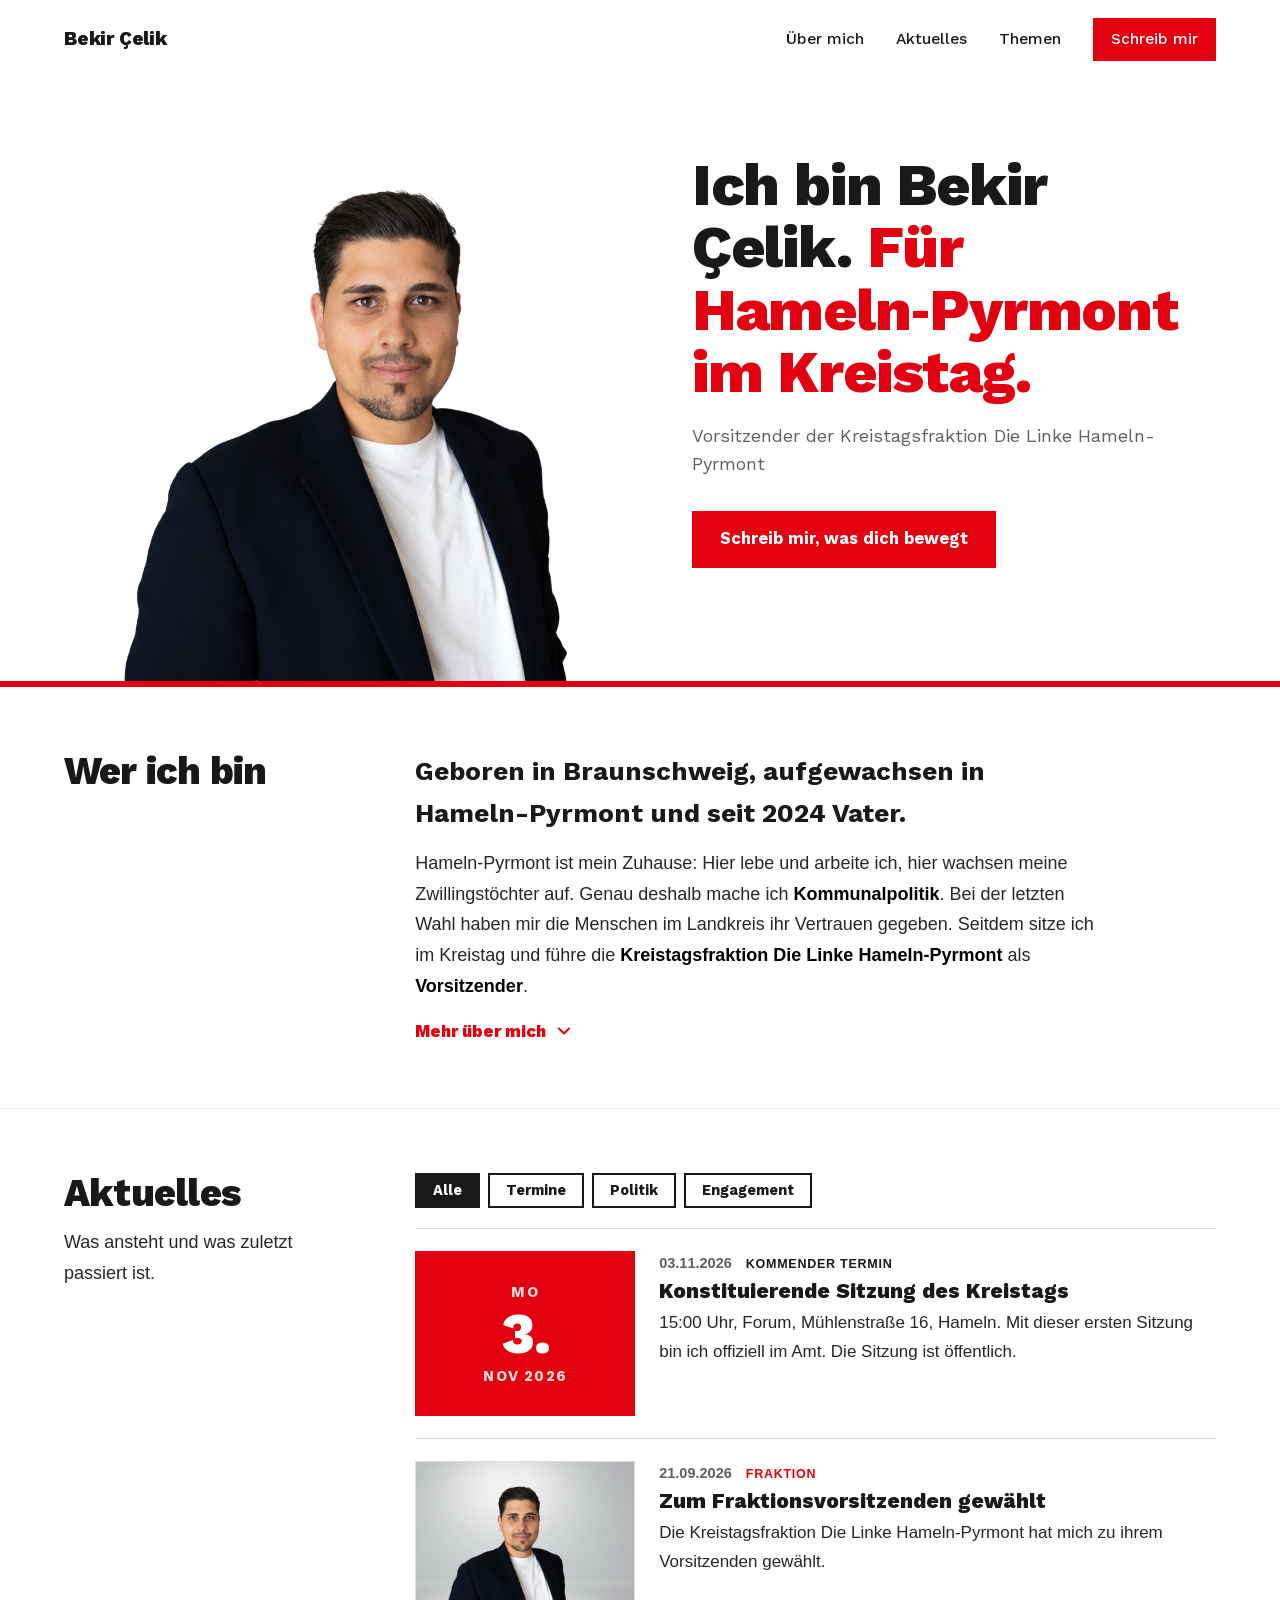
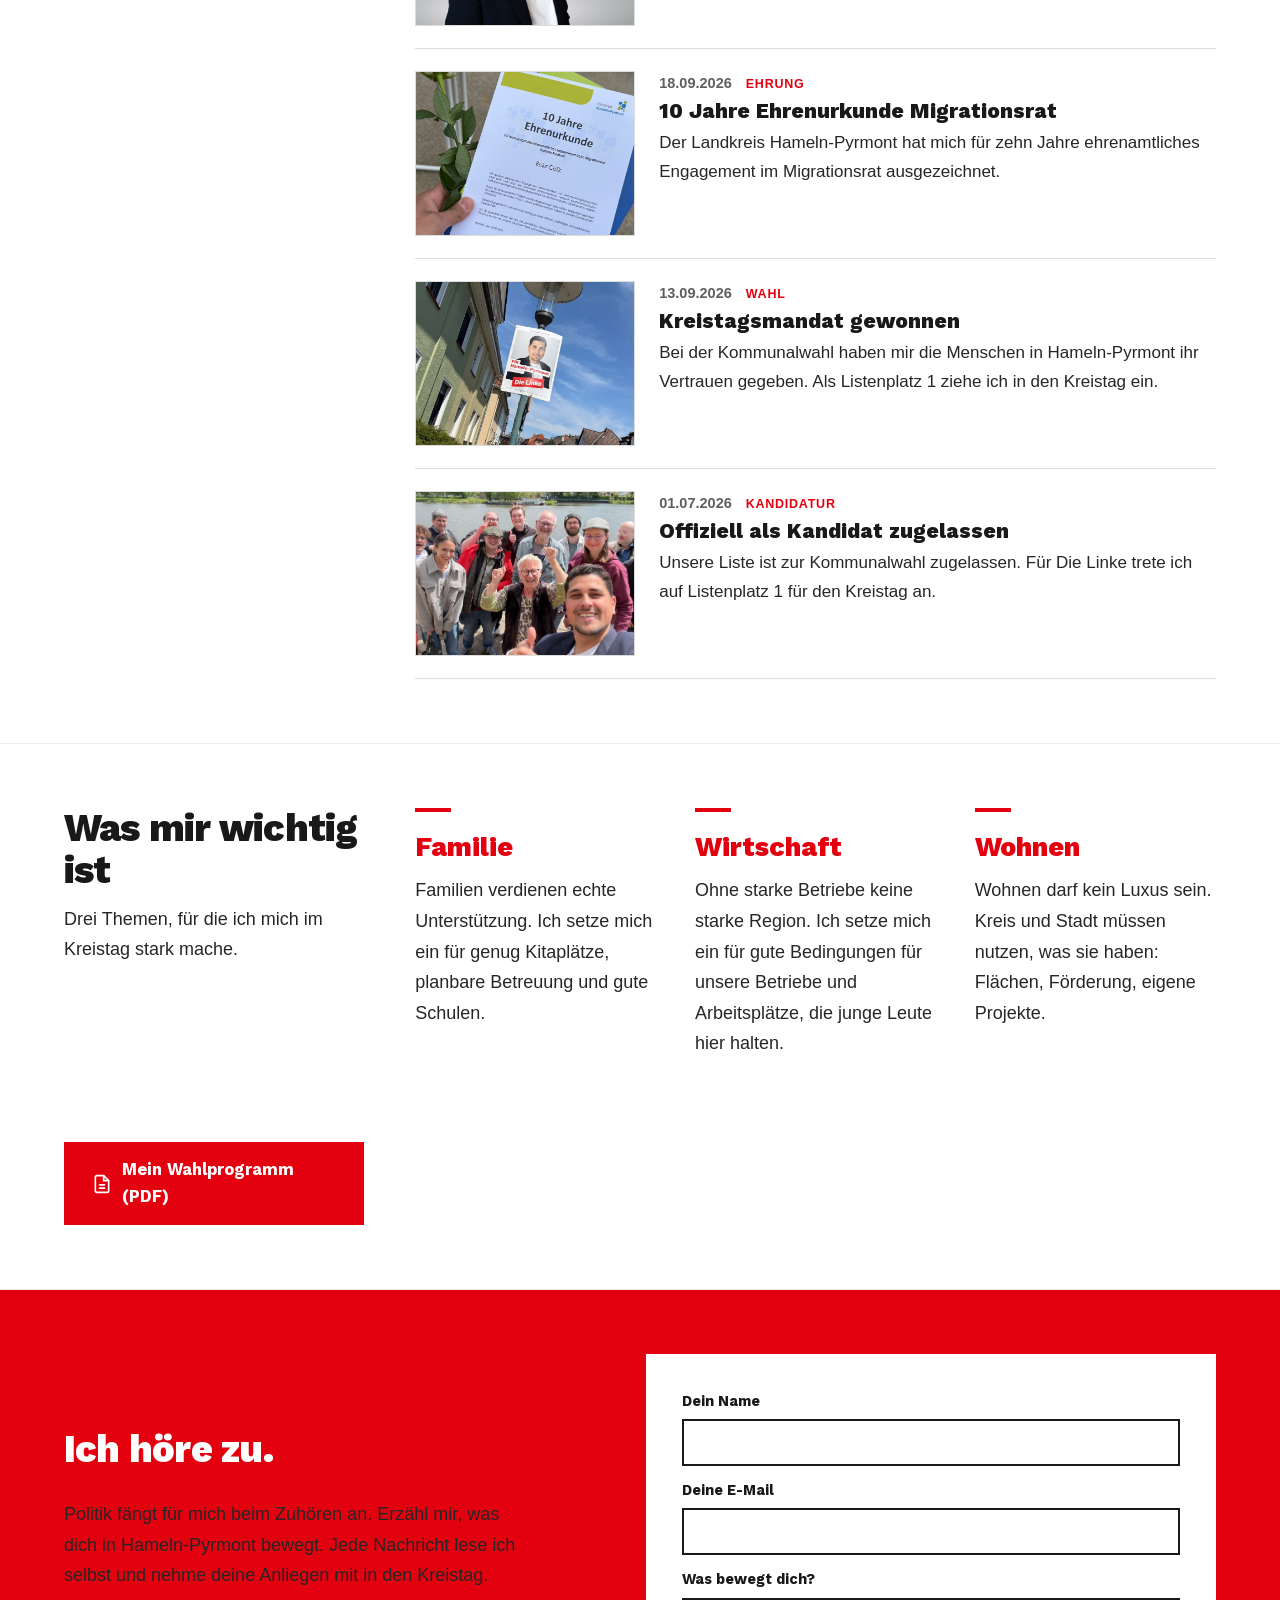
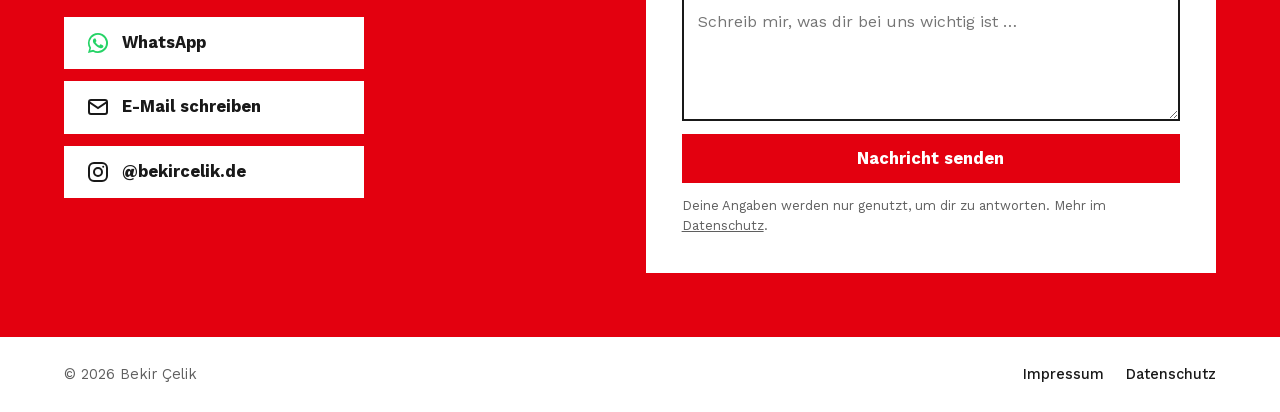
==== commit e14a27d2: "Lesbarkeit: größere Systemschrift im Fließtext, fette Schlagwörter Co-Authored-By: Claude Sonnet 5.5" ====
--- a/index.html
+++ b/index.html
@@ -26,7 +26,7 @@
   <meta name="theme-color" content="#e3000f">
   <link rel="icon" href="data:image/svg+xml,%3Csvg xmlns='http://www.w3.org/2000/svg' viewBox='0 0 64 64'%3E%3Crect width='64' height='64' fill='%23e3000f'/%3E%3Ctext x='32' y='46' font-family='Arial,sans-serif' font-size='40' font-weight='bold' fill='white' text-anchor='middle'%3EB%3C/text%3E%3C/svg%3E">
   <link rel="preload" href="fonts/worksans-latin.woff2" as="font" type="font/woff2" crossorigin>
-  <link rel="stylesheet" href="stil.css?v=53">
+  <link rel="stylesheet" href="stil.css?v=54">
 </head>
 <body>
 
@@ -61,13 +61,7 @@
       <p class="ueber-gross">
         Geboren in Braunschweig, aufgewachsen in Hameln-Pyrmont und seit 2024 Vater.
       </p>
-      <p>
-        Hameln-Pyrmont ist mein Zuhause: Hier lebe und arbeite ich, hier wachsen
-        meine Zwillingstöchter auf. Genau deshalb mache ich Kommunalpolitik. Bei
-        der letzten Wahl haben mir die Menschen im Landkreis ihr Vertrauen
-        gegeben. Seitdem sitze ich im Kreistag und führe die Kreistagsfraktion
-        Die Linke Hameln-Pyrmont als Vorsitzender.
-      </p>
+      <p> Hameln-Pyrmont ist mein Zuhause: Hier lebe und arbeite ich, hier wachsen meine Zwillingstöchter auf. Genau deshalb mache ich <strong>Kommunalpolitik</strong>. Bei der letzten Wahl haben mir die Menschen im Landkreis ihr Vertrauen gegeben. Seitdem sitze ich im Kreistag und führe die <strong>Kreistagsfraktion Die Linke Hameln-Pyrmont</strong> als <strong>Vorsitzender</strong>. </p>
       <button type="button" class="mehr-knopf" id="mehr-knopf" aria-expanded="false" aria-controls="mehr">
         <span>Mehr über mich</span>
         <svg viewBox="0 0 24 24" fill="none" stroke="currentColor" stroke-width="2.5" stroke-linecap="round" stroke-linejoin="round" aria-hidden="true"><path d="m6 9 6 6 6-6"/></svg>
@@ -75,70 +69,19 @@
 
       <div class="mehr" id="mehr" hidden>
         <h3>Mein Weg</h3>
-        <p>
-          Zur Schule gegangen bin ich in Hameln: Nach dem Realschulabschluss an
-          der Theodor-Heuss-Realschule folgte der erweiterte Realschulabschluss im
-          Bereich Wirtschaft an der Handelslehranstalt und schließlich die
-          Fachhochschulreife in Medien und Gestaltung an der Eugen-Reintjes-Schule.
-        </p>
-        <p>
-          Schon früh habe ich mich im Bereich Marketing selbstständig gemacht und
-          nebenbei viel gejobbt. Das Unternehmertum hat mich von da an begleitet:
-          Über die Jahre habe ich mehrere Unternehmen und Franchise-Konzepte
-          aufgebaut und geführt.
-        </p>
-        <p>
-          Zudem habe ich im Ausbau der Telekommunikations-Infrastruktur gearbeitet.
-          Dort war ich für die Unternehmensstrategie und Organisationsentwicklung
-          verantwortlich, später war ich in der gleichen
-          Branche als Personal- und Dienstleistungsmanager tätig.
-        </p>
-        <p>
-          Das Thema Wohnen beschäftigt mich schon lange. Um die Probleme auf dem
-          Wohnungsmarkt zu verstehen, habe ich die Zertifizierung zum
-          Immobilienmakler (IHK) absolviert.
-        </p>
-        <p>
-          Mit der Geburt meiner Töchter haben sich meine Prioritäten verschoben:
-          Ich habe die Unternehmen abgegeben, die Selbstständigkeit beendet und den
-          Fokus auf meine Familie gelegt. Gleichzeitig reifte in mir der Entschluss,
-          mich politisch einzubringen. Meine Überzeugung ist: Verstehen ist die
-          Grundlage für jede echte Veränderung. In der Kommunalpolitik werden
-          Entscheidungen getroffen, aber die Verwaltung muss sie am Ende umsetzen.
-          Wer politisch wirklich etwas bewegen will, muss wissen, wie Behörden
-          arbeiten. Genau deshalb mache ich heute eine Umschulung zum
-          Verwaltungsfachangestellten, um diese Abläufe von innen kennenzulernen.
-        </p>
+        <p> Zur Schule gegangen bin ich in Hameln: Nach dem Realschulabschluss an der Theodor-Heuss-Realschule folgte der erweiterte Realschulabschluss im Bereich Wirtschaft an der Handelslehranstalt und schließlich die <strong>Fachhochschulreife in Medien und Gestaltung</strong> an der Eugen-Reintjes-Schule. </p>
+        <p> Schon früh habe ich mich <strong>im Bereich Marketing selbstständig</strong> gemacht und nebenbei viel gejobbt. Das Unternehmertum hat mich von da an begleitet: Über die Jahre habe ich <strong>mehrere Unternehmen und Franchise-Konzepte</strong> aufgebaut und geführt. </p>
+        <p> Zudem habe ich im Ausbau der <strong>Telekommunikations-Infrastruktur</strong> gearbeitet. Dort war ich für die <strong>Unternehmensstrategie und Organisationsentwicklung</strong> verantwortlich, später war ich in der gleichen Branche als <strong>Personal- und Dienstleistungsmanager</strong> tätig. </p>
+        <p> Das <strong>Thema Wohnen</strong> beschäftigt mich schon lange. Um die Probleme auf dem Wohnungsmarkt zu verstehen, habe ich die Zertifizierung zum <strong>Immobilienmakler (IHK)</strong> absolviert. </p>
+        <p> Mit der Geburt meiner Töchter haben sich meine Prioritäten verschoben: Ich habe die Unternehmen abgegeben, die Selbstständigkeit beendet und den Fokus auf meine Familie gelegt. Gleichzeitig reifte in mir der Entschluss, mich politisch einzubringen. Meine Überzeugung ist: Verstehen ist die Grundlage für jede echte Veränderung. In der Kommunalpolitik werden Entscheidungen getroffen, aber die Verwaltung muss sie am Ende umsetzen. Wer politisch wirklich etwas bewegen will, muss wissen, wie Behörden arbeiten. Genau deshalb mache ich heute eine <strong>Umschulung zum Verwaltungsfachangestellten</strong>, um diese Abläufe von innen kennenzulernen. </p>
 
         <h3>Ehrenamt</h3>
-        <p>
-          Ehrenamtlich aktiv bin ich schon seit meiner Schulzeit, ob als
-          Schülersprecher, Streitschlichter, bei der Freiwilligen Feuerwehr oder
-          2011 als Erhebungsbeauftragter beim Zensus.
-        </p>
-        <p>
-          Seit 2016 engagiere ich mich intensiv im Migrationsrat des Landkreises
-          Hameln-Pyrmont. 2023 kam die Arbeit als Sprachmittler für den Landkreis
-          hinzu. Außerdem mache ich die Öffentlichkeitsarbeit für den
-          Niedersächsischen Integrationsrat. Durch diese Aufgaben spreche ich jeden
-          Tag mit unterschiedlichsten Menschen und nehme ihre realen Probleme direkt
-          mit in die Politik.
-        </p>
+        <p> Ehrenamtlich aktiv bin ich schon seit meiner Schulzeit, ob als <strong>Schülersprecher</strong>, <strong>Streitschlichter</strong>, bei der <strong>Freiwilligen Feuerwehr</strong> oder 2011 als <strong>Erhebungsbeauftragter beim Zensus</strong>. </p>
+        <p> Seit 2016 engagiere ich mich intensiv im <strong>Migrationsrat des Landkreises Hameln-Pyrmont</strong>. 2023 kam die Arbeit als <strong>Sprachmittler</strong> für den Landkreis hinzu. Außerdem mache ich die <strong>Öffentlichkeitsarbeit für den Niedersächsischen Integrationsrat</strong>. Durch diese Aufgaben spreche ich jeden Tag mit unterschiedlichsten Menschen und nehme ihre realen Probleme direkt mit in die Politik. </p>
 
         <h3>Politik</h3>
-        <p>
-          Seit November 2025 bin ich Mitglied der Linken. Über den Listenplatz 1
-          zog ich in den Kreistag Hameln-Pyrmont ein, wo mich meine Fraktion kurz
-          darauf zum Vorsitzenden wählte.
-        </p>
-        <p>
-          Zusätzlich vertrete ich die Kreisverbände Hildesheim und Hameln als
-          Delegierter auf dem Bundesparteitag. Auf dem Landesparteitag
-          Niedersachsen wurde ich zum Ersatzdelegierten für den Parteirat gewählt.
-          Mein Ziel bei all diesen
-          Aufgaben ist einfach: Was in der Politik entschieden wird, muss im Alltag
-          der Menschen vor Ort spürbar ankommen.
-        </p>
+        <p> Seit November 2025 bin ich <strong>Mitglied der Linken</strong>. Über den <strong>Listenplatz 1</strong> zog ich in den <strong>Kreistag Hameln-Pyrmont</strong> ein, wo mich meine Fraktion kurz darauf <strong>zum Vorsitzenden</strong> wählte. </p>
+        <p> Zusätzlich vertrete ich die Kreisverbände Hildesheim und Hameln als <strong>Delegierter auf dem Bundesparteitag</strong>. Auf dem Landesparteitag Niedersachsen wurde ich zum <strong>Ersatzdelegierten für den Parteirat</strong> gewählt. Mein Ziel bei all diesen Aufgaben ist einfach: Was in der Politik entschieden wird, muss im Alltag der Menschen vor Ort spürbar ankommen. </p>
 
         <h3>Auszeichnungen und Abschlüsse</h3>
         <ul class="urkunden">
--- a/stil.css
+++ b/stil.css
@@ -672,3 +672,26 @@
 @media (max-width: 380px) {
   .kopf-nav a[href="#ueber-mich"] { display: none; }
 }
+
+/* ===== Lesbarkeit: Fließtext in klarer System-Schrift, größer, mehr Zeilenabstand ===== */
+:root {
+  --text-schrift: -apple-system, BlinkMacSystemFont, "Segoe UI", Roboto, "Helvetica Neue", Arial, sans-serif;
+}
+
+.ueber-text p:not(.ueber-gross),
+.karte-text p,
+.thema p,
+.abschnitt-lead,
+.kontakt-text p {
+  font-family: var(--text-schrift);
+  font-size: 18px;
+  line-height: 1.7;
+  color: #262626;
+}
+
+.ueber-text strong {
+  font-weight: 700;
+  color: #000;
+}
+
+.karte-text p:last-child { font-size: 17px; color: #262626; }
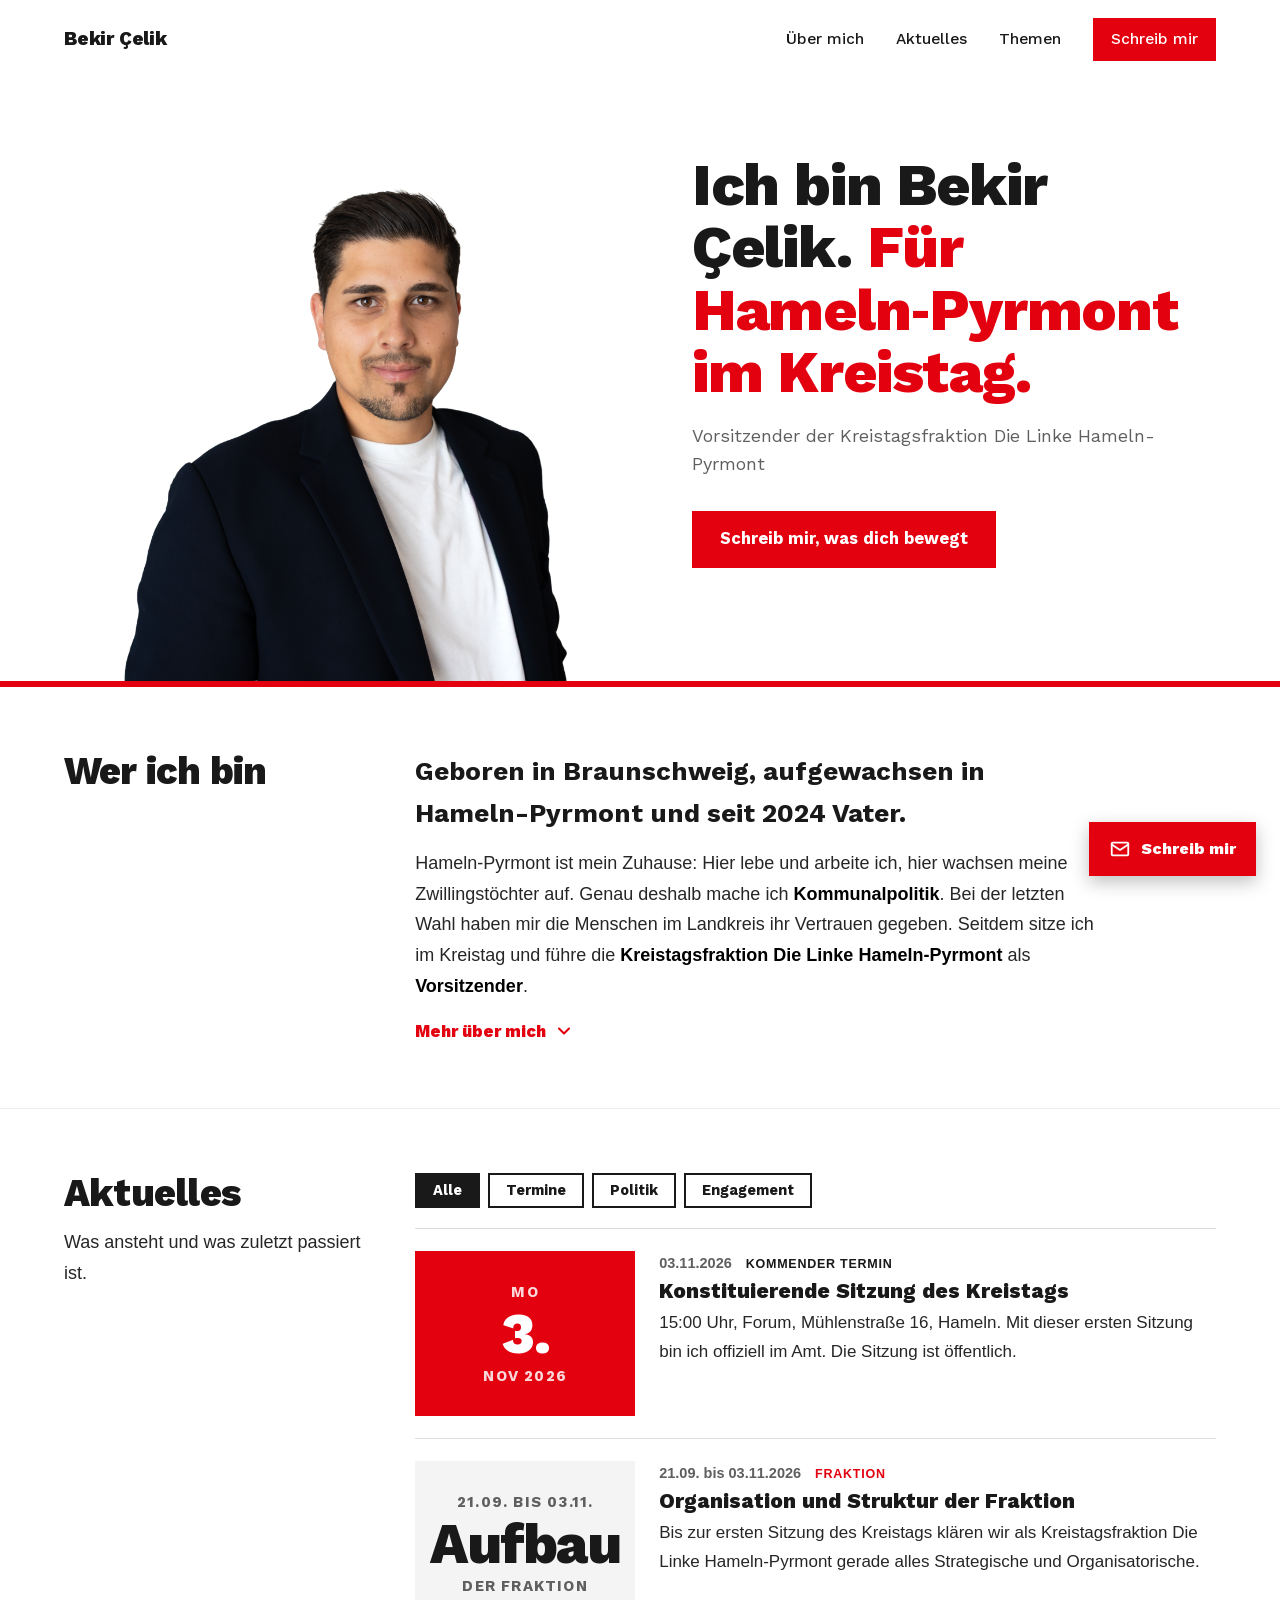
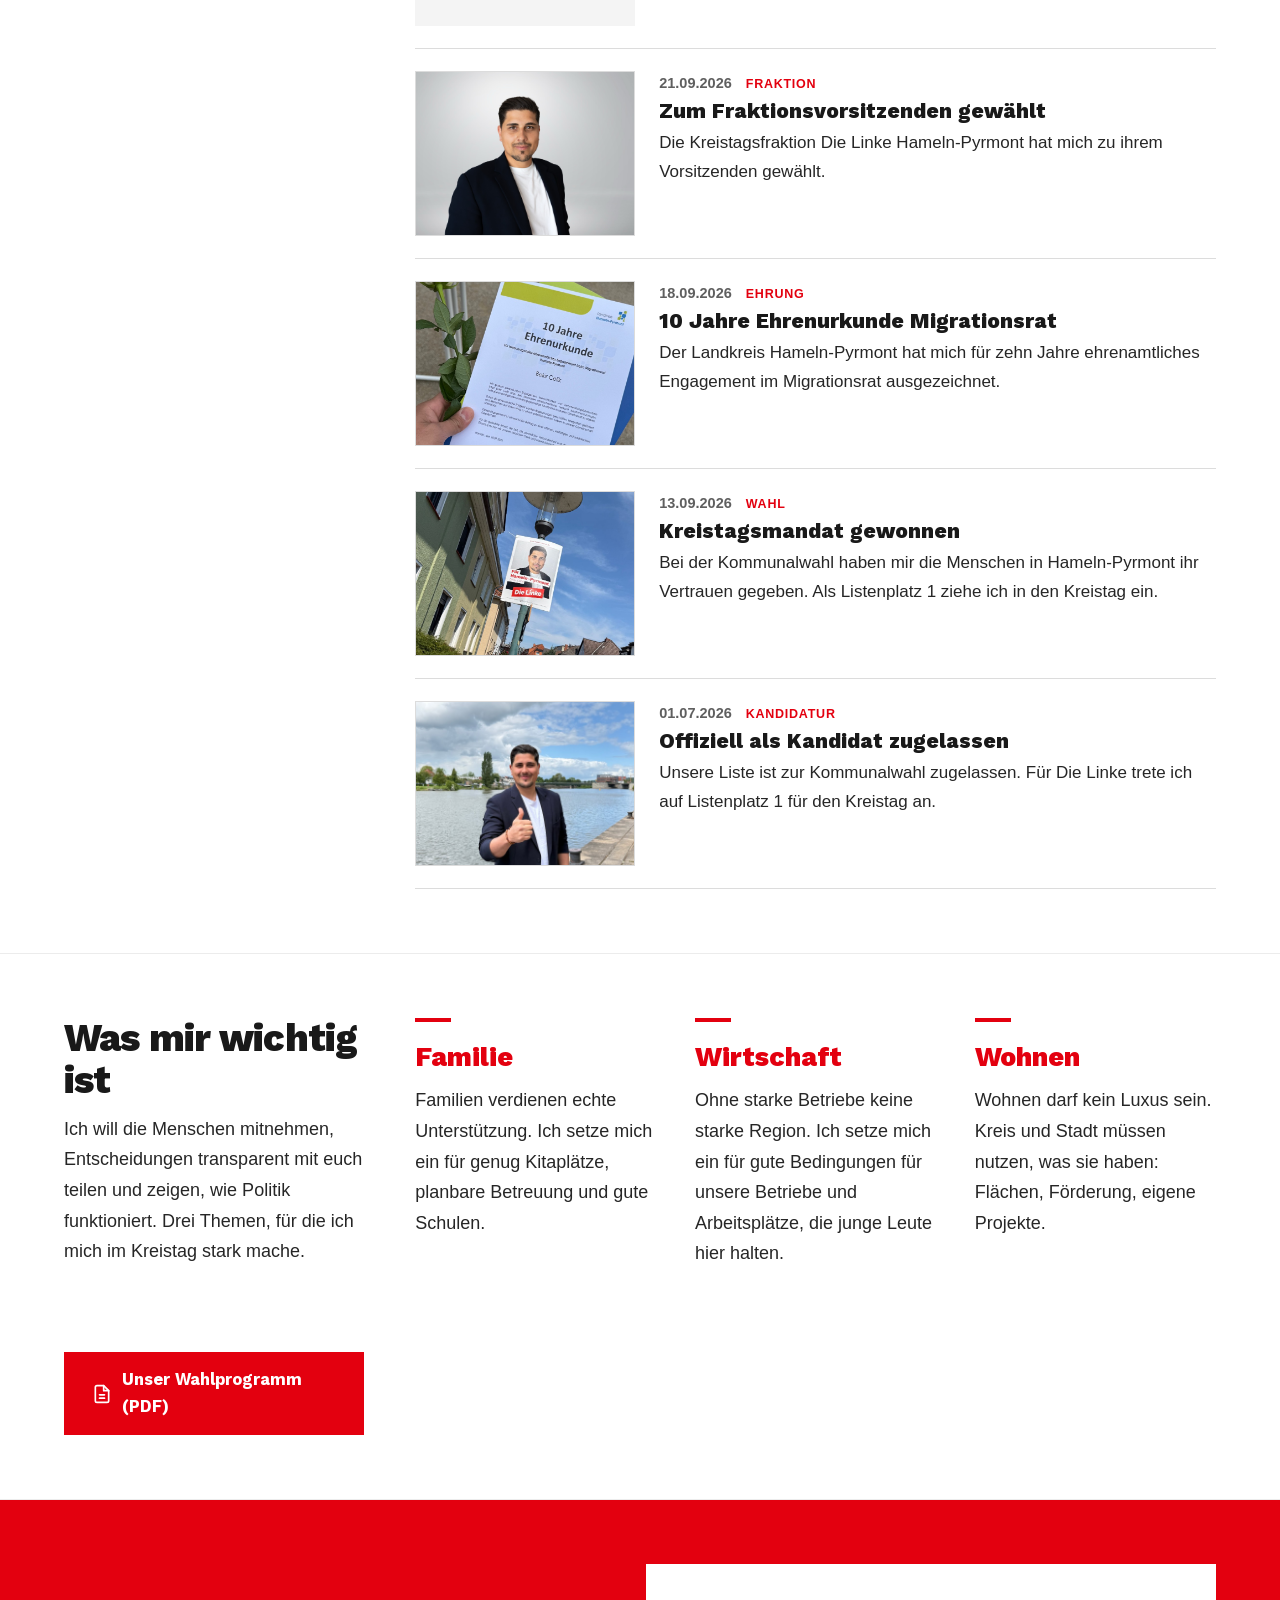
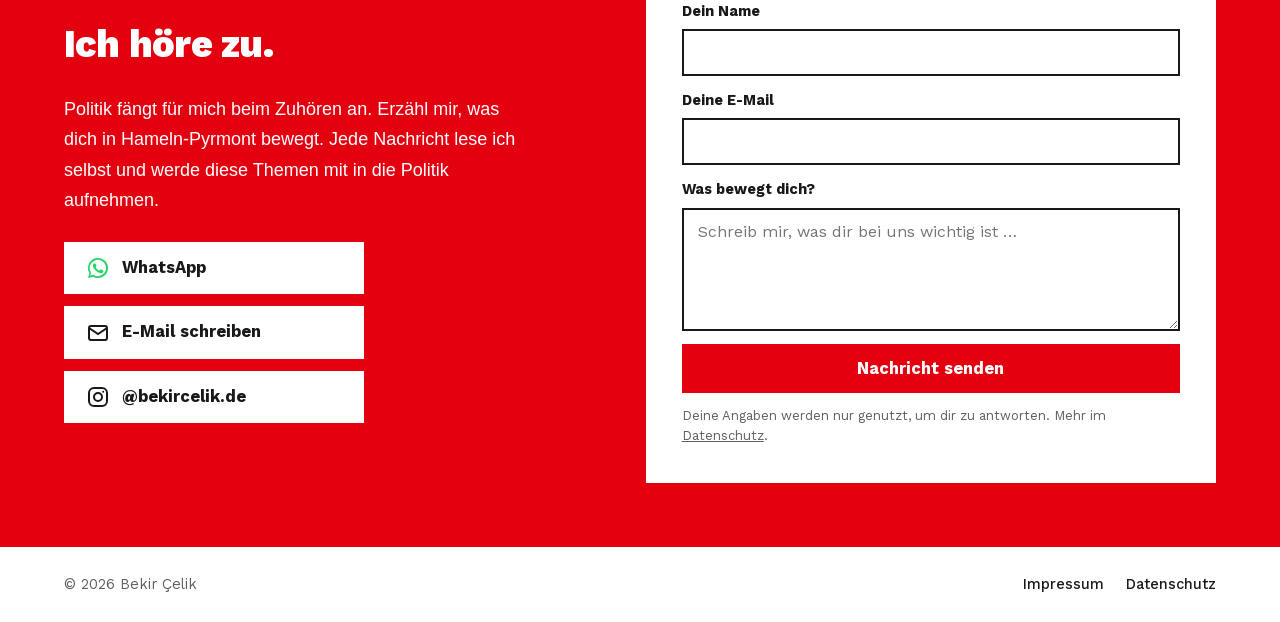
==== commit 108d8c71: "Aktuelles: neues Foto 01.07., Eintrag Fraktionsaufbau; Kontakt-Text, schwebender Kontakt-Knopf, Them" ====
--- a/index.html
+++ b/index.html
@@ -26,7 +26,7 @@
   <meta name="theme-color" content="#e3000f">
   <link rel="icon" href="data:image/svg+xml,%3Csvg xmlns='http://www.w3.org/2000/svg' viewBox='0 0 64 64'%3E%3Crect width='64' height='64' fill='%23e3000f'/%3E%3Ctext x='32' y='46' font-family='Arial,sans-serif' font-size='40' font-weight='bold' fill='white' text-anchor='middle'%3EB%3C/text%3E%3C/svg%3E">
   <link rel="preload" href="fonts/worksans-latin.woff2" as="font" type="font/woff2" crossorigin>
-  <link rel="stylesheet" href="stil.css?v=54">
+  <link rel="stylesheet" href="stil.css?v=57">
 </head>
 <body>
 
@@ -129,6 +129,14 @@
             </div>
           </li>
           <li class="karte mit-bild" data-typ="politik">
+            <span class="karte-bild platz" aria-hidden="true"><small>21.09. bis 03.11.</small><b>Aufbau</b><small>der Fraktion</small></span>
+            <div class="karte-text">
+              <p class="karte-kopf"><time>21.09. bis 03.11.2026</time><span class="karte-art">Fraktion</span></p>
+              <h3>Organisation und Struktur der Fraktion</h3>
+              <p>Bis zur ersten Sitzung des Kreistags klären wir als Kreistagsfraktion Die Linke Hameln-Pyrmont gerade alles Strategische und Organisatorische.</p>
+            </div>
+          </li>
+          <li class="karte mit-bild" data-typ="politik">
             <a class="karte-bild foto foto-portrait" href="bilder/aktuelles/2026-09-21-fraktionsvorsitz.jpg" target="_blank" rel="noopener"><img src="bilder/aktuelles/2026-09-21-fraktionsvorsitz.jpg" alt="Bekir Çelik, Vorsitzender der Kreistagsfraktion Die Linke Hameln-Pyrmont" loading="lazy"></a>
             <div class="karte-text">
               <p class="karte-kopf"><time>21.09.2026</time><span class="karte-art">Fraktion</span></p>
@@ -153,7 +161,7 @@
             </div>
           </li>
           <li class="karte mit-bild" data-typ="politik">
-            <a class="karte-bild foto" href="bilder/aktuelles/2026-07-01-zulassung.jpg" target="_blank" rel="noopener"><img src="bilder/aktuelles/2026-07-01-zulassung.jpg" alt="Das Team von Die Linke Hameln-Pyrmont an der Weser, Zulassung zur Kommunalwahl" loading="lazy"></a>
+            <a class="karte-bild foto foto-kandidatur" href="bilder/aktuelles/2026-07-01-kandidatur.jpg" target="_blank" rel="noopener"><img src="bilder/aktuelles/2026-07-01-kandidatur.jpg" alt="Bekir Çelik an der Weser in Hameln, Daumen hoch" loading="lazy"></a>
             <div class="karte-text">
               <p class="karte-kopf"><time>01.07.2026</time><span class="karte-art">Kandidatur</span></p>
               <h3>Offiziell als Kandidat zugelassen</h3>
@@ -171,7 +179,7 @@
     <div class="abschnitt-raster">
       <div>
         <h2>Was mir wichtig ist</h2>
-        <p class="abschnitt-lead">Drei Themen, für die ich mich im Kreistag stark mache.</p>
+        <p class="abschnitt-lead">Ich will die Menschen mitnehmen, Entscheidungen transparent mit euch teilen und zeigen, wie Politik funktioniert. Drei Themen, für die ich mich im Kreistag stark mache.</p>
       </div>
       <div class="themen">
       <article class="thema">
@@ -189,7 +197,7 @@
       </div>
       <a class="knopf knopf-pdf" href="dokumente/wahlprogramm-die-linke-hameln-pyrmont.pdf" target="_blank" rel="noopener">
         <svg viewBox="0 0 24 24" fill="none" stroke="currentColor" stroke-width="2" stroke-linecap="round" stroke-linejoin="round" aria-hidden="true"><path d="M14 2H6a2 2 0 0 0-2 2v16a2 2 0 0 0 2 2h12a2 2 0 0 0 2-2V8z"/><path d="M14 2v6h6"/><path d="M9 13h6"/><path d="M9 17h6"/></svg>
-        Mein Wahlprogramm (PDF)
+        Unser Wahlprogramm (PDF)
       </a>
     </div>
   </section>
@@ -201,8 +209,8 @@
         <h2>Ich höre zu.</h2>
         <p>
           Politik fängt für mich beim Zuhören an. Erzähl mir, was dich in
-          Hameln-Pyrmont bewegt. Jede Nachricht lese ich selbst und nehme
-          deine Anliegen mit in den Kreistag.
+          Hameln-Pyrmont bewegt. Jede Nachricht lese ich selbst und werde
+          diese Themen mit in die Politik aufnehmen.
         </p>
         <div class="kontakt-links">
           <a class="kontakt-knopf kontakt-wa" href="https://wa.me/4915679812579" target="_blank" rel="noopener">
@@ -328,5 +336,20 @@
       }
     });
   </script>
+  <a class="kontakt-schwebe" id="kontakt-schwebe" href="#kontakt" aria-label="Schreib mir">
+    <svg viewBox="0 0 24 24" fill="none" stroke="currentColor" stroke-width="2" stroke-linecap="round" stroke-linejoin="round" aria-hidden="true"><rect x="3" y="5" width="18" height="14" rx="1"/><path d="m3 7 9 6 9-6"/></svg>
+    <span>Schreib mir</span>
+  </a>
+  <script>
+    // Schwebender Kontakt-Knopf: weg, sobald der Kontaktbereich sichtbar ist
+    (function () {
+      const knopf = document.getElementById("kontakt-schwebe");
+      const ziel = document.getElementById("kontakt");
+      if (!knopf || !ziel || !("IntersectionObserver" in window)) return;
+      new IntersectionObserver(function (e) {
+        knopf.classList.toggle("weg", e[0].isIntersecting);
+      }, { threshold: 0.15 }).observe(ziel);
+    })();
+  </script>
 </body>
 </html>
--- a/stil.css
+++ b/stil.css
@@ -695,3 +695,39 @@
 }
 
 .karte-text p:last-child { font-size: 17px; color: #262626; }
+
+.karte-bild.foto-kandidatur img { object-position: center 40%; }
+
+/* Kontaktbereich (roter Grund): Text in Weiß */
+.abschnitt-rot .kontakt-text p { color: var(--weiss); }
+
+.abschnitt-lead { max-width: 300px; }
+
+/* Schwebender Kontakt-Knopf rechts */
+.kontakt-schwebe {
+  position: fixed;
+  right: 24px;
+  bottom: 24px;
+  z-index: 50;
+  display: inline-flex;
+  align-items: center;
+  gap: 10px;
+  padding: 14px 20px;
+  background: var(--rot);
+  color: var(--weiss);
+  font-weight: 800;
+  font-size: 16px;
+  text-decoration: none;
+  box-shadow: 0 6px 18px rgba(0, 0, 0, 0.25);
+  transition: background 0.15s ease, opacity 0.2s ease, transform 0.2s ease;
+}
+
+.kontakt-schwebe svg { width: 22px; height: 22px; }
+
+.kontakt-schwebe:hover { background: var(--schwarz); }
+
+.kontakt-schwebe.weg { opacity: 0; pointer-events: none; transform: translateY(12px); }
+
+@media (max-width: 720px) {
+  .kontakt-schwebe { right: 16px; bottom: 16px; padding: 12px 16px; font-size: 15px; }
+}
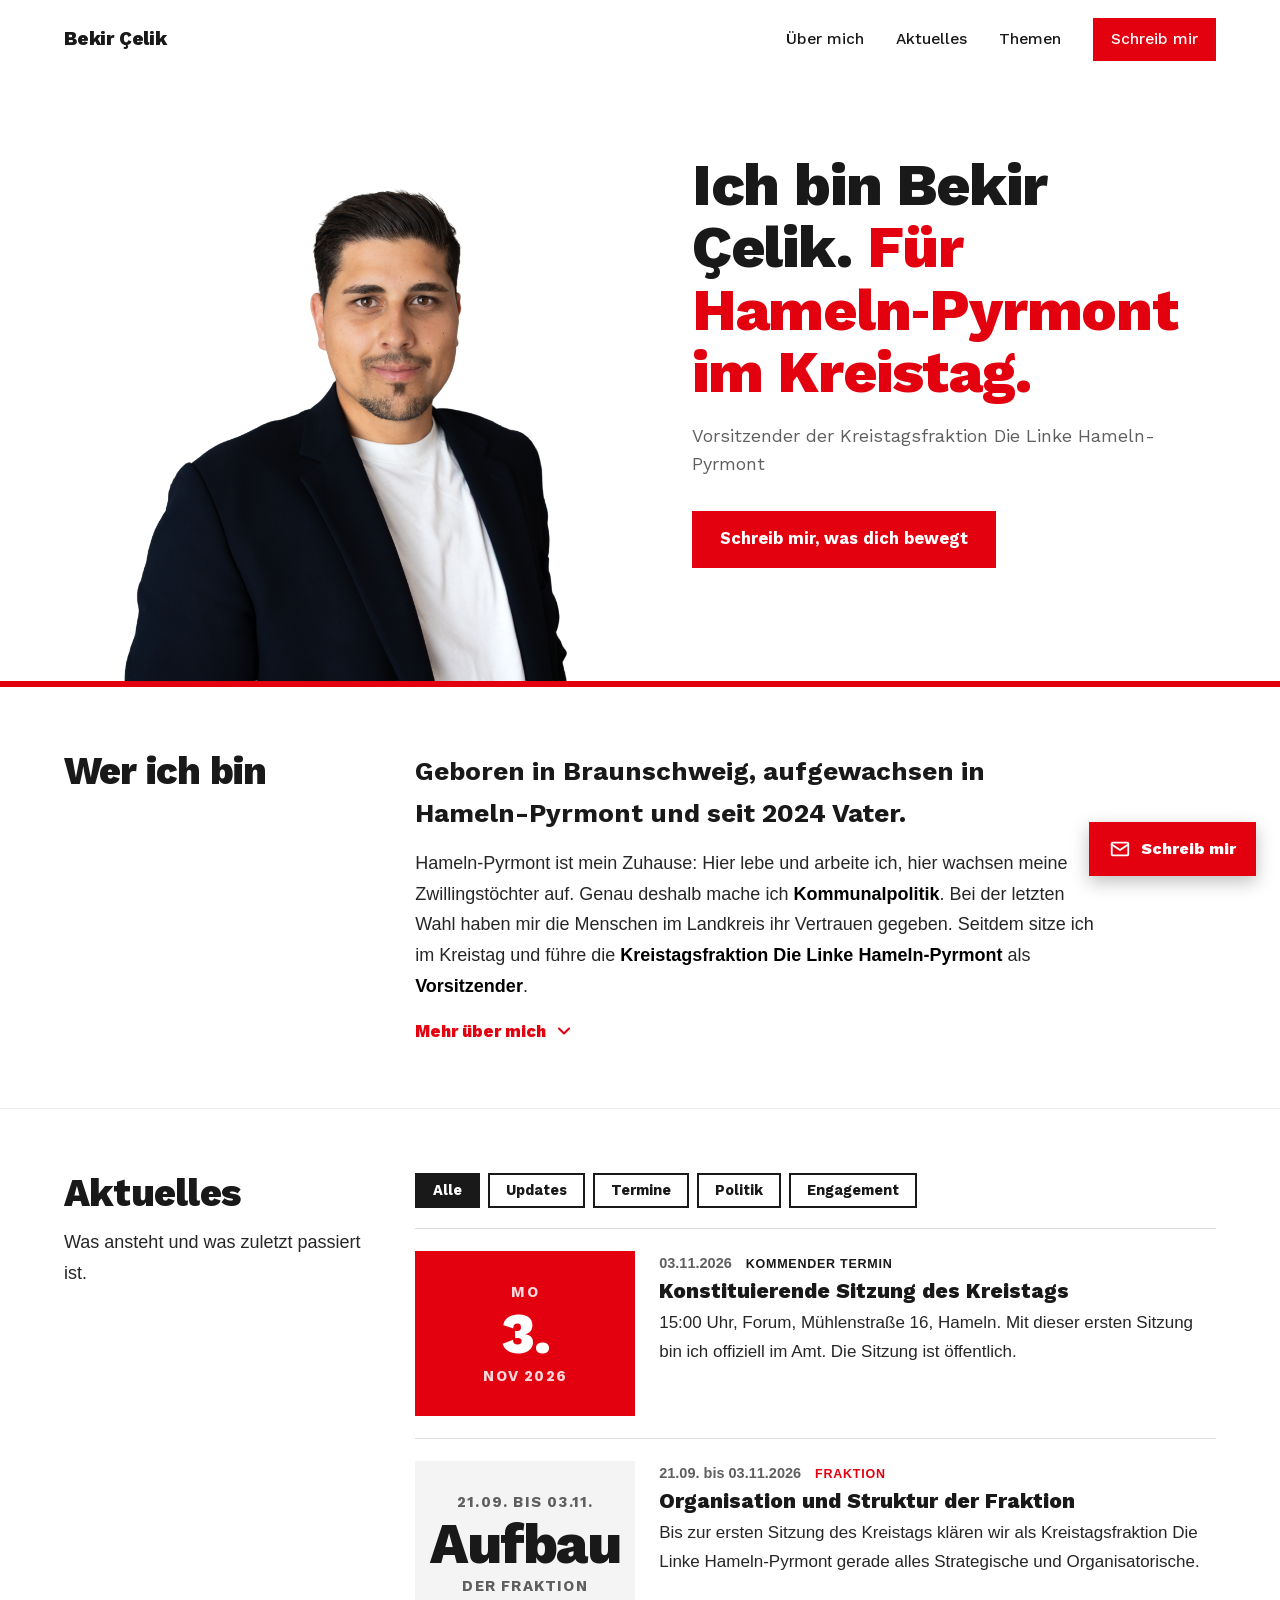
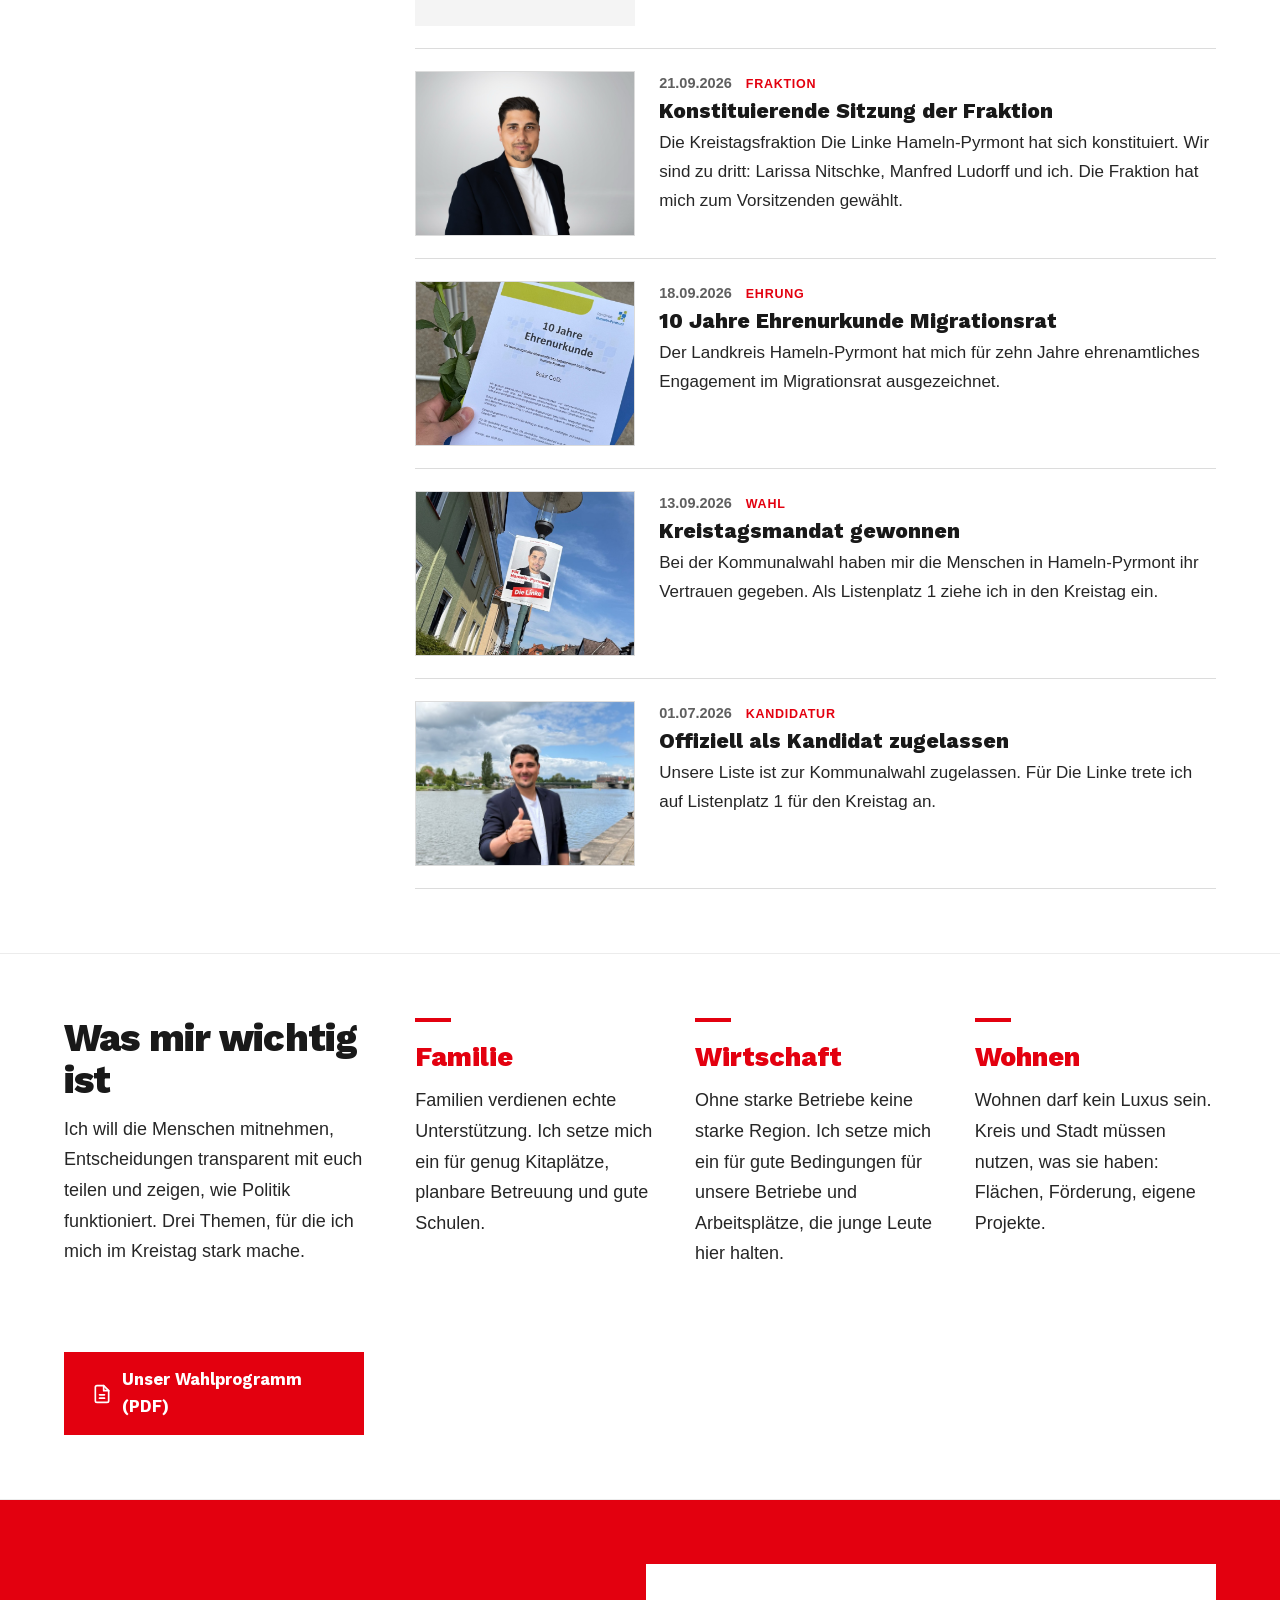
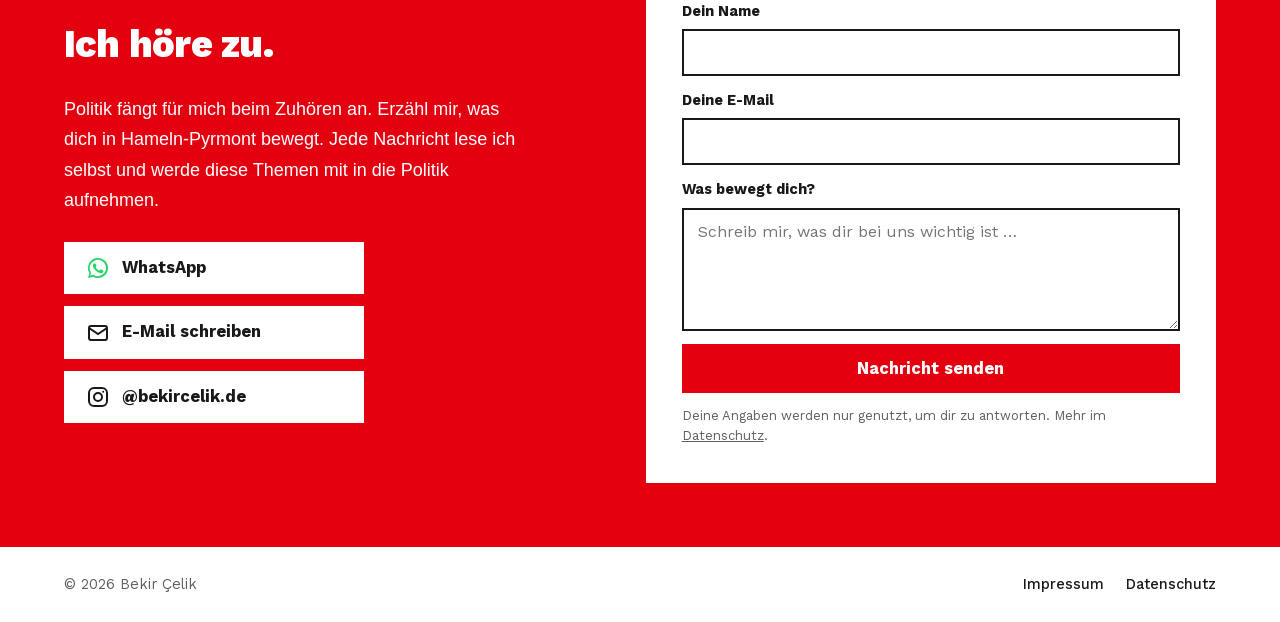
==== commit f6b7fc03: "Aktuelles: Lese-Fenster per Klick, Tags Updates und News, Fraktion konstituiert mit 3 Mitgliedern Co" ====
--- a/index.html
+++ b/index.html
@@ -26,7 +26,7 @@
   <meta name="theme-color" content="#e3000f">
   <link rel="icon" href="data:image/svg+xml,%3Csvg xmlns='http://www.w3.org/2000/svg' viewBox='0 0 64 64'%3E%3Crect width='64' height='64' fill='%23e3000f'/%3E%3Ctext x='32' y='46' font-family='Arial,sans-serif' font-size='40' font-weight='bold' fill='white' text-anchor='middle'%3EB%3C/text%3E%3C/svg%3E">
   <link rel="preload" href="fonts/worksans-latin.woff2" as="font" type="font/woff2" crossorigin>
-  <link rel="stylesheet" href="stil.css?v=57">
+  <link rel="stylesheet" href="stil.css?v=60">
 </head>
 <body>
 
@@ -128,7 +128,7 @@
               <p>15:00 Uhr, Forum, Mühlenstraße 16, Hameln. Mit dieser ersten Sitzung bin ich offiziell im Amt. Die Sitzung ist öffentlich.</p>
             </div>
           </li>
-          <li class="karte mit-bild" data-typ="politik">
+          <li class="karte mit-bild" data-typ="update">
             <span class="karte-bild platz" aria-hidden="true"><small>21.09. bis 03.11.</small><b>Aufbau</b><small>der Fraktion</small></span>
             <div class="karte-text">
               <p class="karte-kopf"><time>21.09. bis 03.11.2026</time><span class="karte-art">Fraktion</span></p>
@@ -136,12 +136,12 @@
               <p>Bis zur ersten Sitzung des Kreistags klären wir als Kreistagsfraktion Die Linke Hameln-Pyrmont gerade alles Strategische und Organisatorische.</p>
             </div>
           </li>
-          <li class="karte mit-bild" data-typ="politik">
+          <li class="karte mit-bild" data-typ="update">
             <a class="karte-bild foto foto-portrait" href="bilder/aktuelles/2026-09-21-fraktionsvorsitz.jpg" target="_blank" rel="noopener"><img src="bilder/aktuelles/2026-09-21-fraktionsvorsitz.jpg" alt="Bekir Çelik, Vorsitzender der Kreistagsfraktion Die Linke Hameln-Pyrmont" loading="lazy"></a>
             <div class="karte-text">
               <p class="karte-kopf"><time>21.09.2026</time><span class="karte-art">Fraktion</span></p>
-              <h3>Zum Fraktionsvorsitzenden gewählt</h3>
-              <p>Die Kreistagsfraktion Die Linke Hameln-Pyrmont hat mich zu ihrem Vorsitzenden gewählt.</p>
+              <h3>Konstituierende Sitzung der Fraktion</h3>
+              <p>Die Kreistagsfraktion Die Linke Hameln-Pyrmont hat sich konstituiert. Wir sind zu dritt: Larissa Nitschke, Manfred Ludorff und ich. Die Fraktion hat mich zum Vorsitzenden gewählt.</p>
             </div>
           </li>
           <li class="karte mit-bild" data-typ="engagement">
@@ -263,7 +263,7 @@
     // Aktuelles: Filterknöpfe aus den Karten bauen, 6 Karten sichtbar, ältere per Knopf
     (function () {
       const SICHTBAR = 6;
-      const NAMEN = { termin: "Termine", politik: "Politik", engagement: "Engagement", beitrag: "Beiträge" };
+      const NAMEN = { update: "Updates", news: "News", termin: "Termine", politik: "Politik", engagement: "Engagement", beitrag: "Beiträge" };
       const karten = Array.prototype.slice.call(document.querySelectorAll("#karten .karte"));
       const filter = document.getElementById("filter");
       const mehr = document.getElementById("aelter-knopf");
@@ -336,11 +336,56 @@
       }
     });
   </script>
+  <dialog class="lese-fenster" id="lese-fenster" aria-labelledby="lese-titel">
+    <button type="button" class="lese-zu" id="lese-zu" aria-label="Schließen">Schließen ✕</button>
+    <div class="lese-bild" id="lese-bild"></div>
+    <p class="lese-kopf" id="lese-kopf"></p>
+    <h3 id="lese-titel"></h3>
+    <div class="lese-text" id="lese-text"></div>
+  </dialog>
+
   <a class="kontakt-schwebe" id="kontakt-schwebe" href="#kontakt" aria-label="Schreib mir">
     <svg viewBox="0 0 24 24" fill="none" stroke="currentColor" stroke-width="2" stroke-linecap="round" stroke-linejoin="round" aria-hidden="true"><rect x="3" y="5" width="18" height="14" rx="1"/><path d="m3 7 9 6 9-6"/></svg>
     <span>Schreib mir</span>
   </a>
   <script>
+    // Aktuelles: Karte anklicken öffnet den Eintrag im Lese-Fenster (wie ein kleiner Blogbeitrag)
+    (function () {
+      const fenster = document.getElementById("lese-fenster");
+      if (!fenster || typeof fenster.showModal !== "function") return;
+      const el = function (id) { return document.getElementById(id); };
+      function oeffnen(karte) {
+        const bild = karte.querySelector(".karte-bild");
+        const box = el("lese-bild");
+        box.innerHTML = "";
+        if (bild) {
+          const kopie = bild.cloneNode(true);
+          kopie.removeAttribute("href");
+          kopie.removeAttribute("target");
+          box.appendChild(kopie);
+        }
+        const text = karte.querySelector(".karte-text");
+        el("lese-kopf").innerHTML = text.querySelector(".karte-kopf").innerHTML;
+        el("lese-titel").textContent = text.querySelector("h3").textContent;
+        const inhalt = el("lese-text");
+        inhalt.innerHTML = "";
+        text.querySelectorAll(":scope > p:not(.karte-kopf), :scope > .karte-voll > *").forEach(function (p) {
+          inhalt.appendChild(p.cloneNode(true));
+        });
+        fenster.showModal();
+      }
+      document.querySelectorAll("#karten .karte").forEach(function (k) {
+        k.tabIndex = 0;
+        k.setAttribute("role", "button");
+        k.addEventListener("click", function (e) { e.preventDefault(); oeffnen(k); });
+        k.addEventListener("keydown", function (e) {
+          if (e.key === "Enter" || e.key === " ") { e.preventDefault(); oeffnen(k); }
+        });
+      });
+      el("lese-zu").addEventListener("click", function () { fenster.close(); });
+      fenster.addEventListener("click", function (e) { if (e.target === fenster) fenster.close(); });
+    })();
+
     // Schwebender Kontakt-Knopf: weg, sobald der Kontaktbereich sichtbar ist
     (function () {
       const knopf = document.getElementById("kontakt-schwebe");
--- a/stil.css
+++ b/stil.css
@@ -731,3 +731,62 @@
 @media (max-width: 720px) {
   .kontakt-schwebe { right: 16px; bottom: 16px; padding: 12px 16px; font-size: 15px; }
 }
+
+/* Karten anklickbar: öffnen das Lese-Fenster */
+#karten .karte { cursor: pointer; }
+#karten .karte:hover h3 { color: var(--rot); }
+#karten .karte:focus-visible { outline: 3px solid var(--rot); outline-offset: 4px; }
+
+.lese-fenster {
+  width: min(720px, calc(100% - 32px));
+  max-height: calc(100vh - 48px);
+  margin: auto;
+  padding: 0 0 28px;
+  border: 0;
+  border-top: 6px solid var(--rot);
+  background: var(--weiss);
+  color: var(--schwarz);
+  overflow-y: auto;
+  box-shadow: 0 20px 60px rgba(0, 0, 0, 0.35);
+}
+
+.lese-fenster::backdrop { background: rgba(0, 0, 0, 0.6); }
+
+.lese-zu {
+  position: sticky;
+  top: 0;
+  display: block;
+  margin: 0 0 0 auto;
+  padding: 12px 18px;
+  border: 0;
+  background: var(--schwarz);
+  color: var(--weiss);
+  font: inherit;
+  font-weight: 800;
+  font-size: 14px;
+  cursor: pointer;
+  z-index: 2;
+}
+
+.lese-zu:hover { background: var(--rot); }
+
+.lese-bild { margin: 0; }
+.lese-bild .karte-bild { display: block; width: 100%; }
+.lese-bild img { width: 100%; max-height: 420px; object-fit: contain; background: #f4f4f4; display: block; }
+.lese-bild .platz { min-height: 180px; }
+
+.lese-kopf, .lese-fenster h3, .lese-text { margin-left: 28px; margin-right: 28px; }
+.lese-kopf { display: flex; gap: 12px; align-items: center; margin-top: 22px; }
+.lese-kopf time { font-weight: 700; font-size: 14.5px; color: var(--grau); }
+.lese-kopf .karte-art { font-weight: 800; font-size: 13px; text-transform: uppercase; letter-spacing: 0.06em; color: var(--rot); }
+.lese-fenster h3 { font-size: 28px; font-weight: 800; line-height: 1.2; margin-top: 8px; margin-bottom: 14px; }
+.lese-text p { font-family: var(--text-schrift); font-size: 18px; line-height: 1.7; color: #262626; margin-bottom: 14px; }
+
+@media (max-width: 720px) {
+  .lese-kopf, .lese-fenster h3, .lese-text { margin-left: 18px; margin-right: 18px; }
+  .lese-fenster h3 { font-size: 23px; }
+}
+
+.lese-bild img { height: 340px; max-height: none; object-fit: cover; }
+@media (max-width: 720px) { .lese-bild img { height: 240px; } }
+.lese-bild .karte-bild.platz { display: flex; }
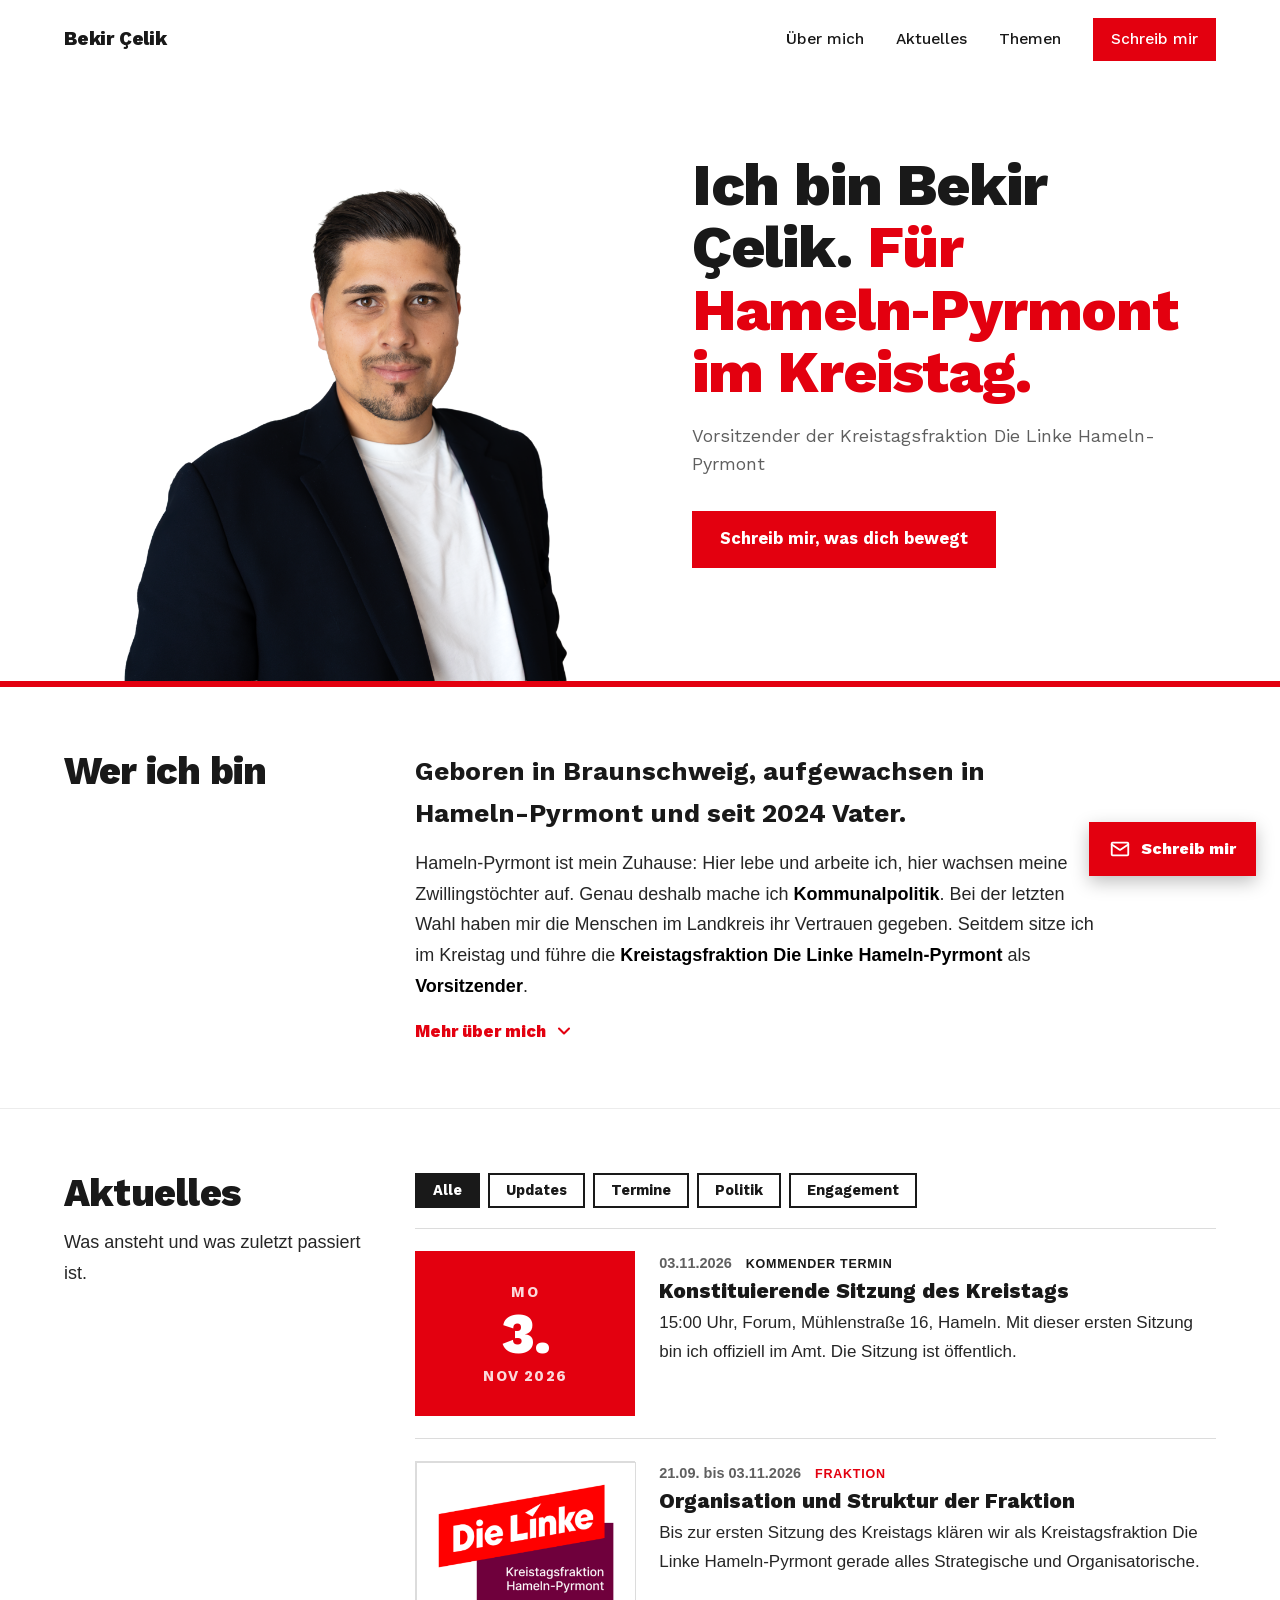
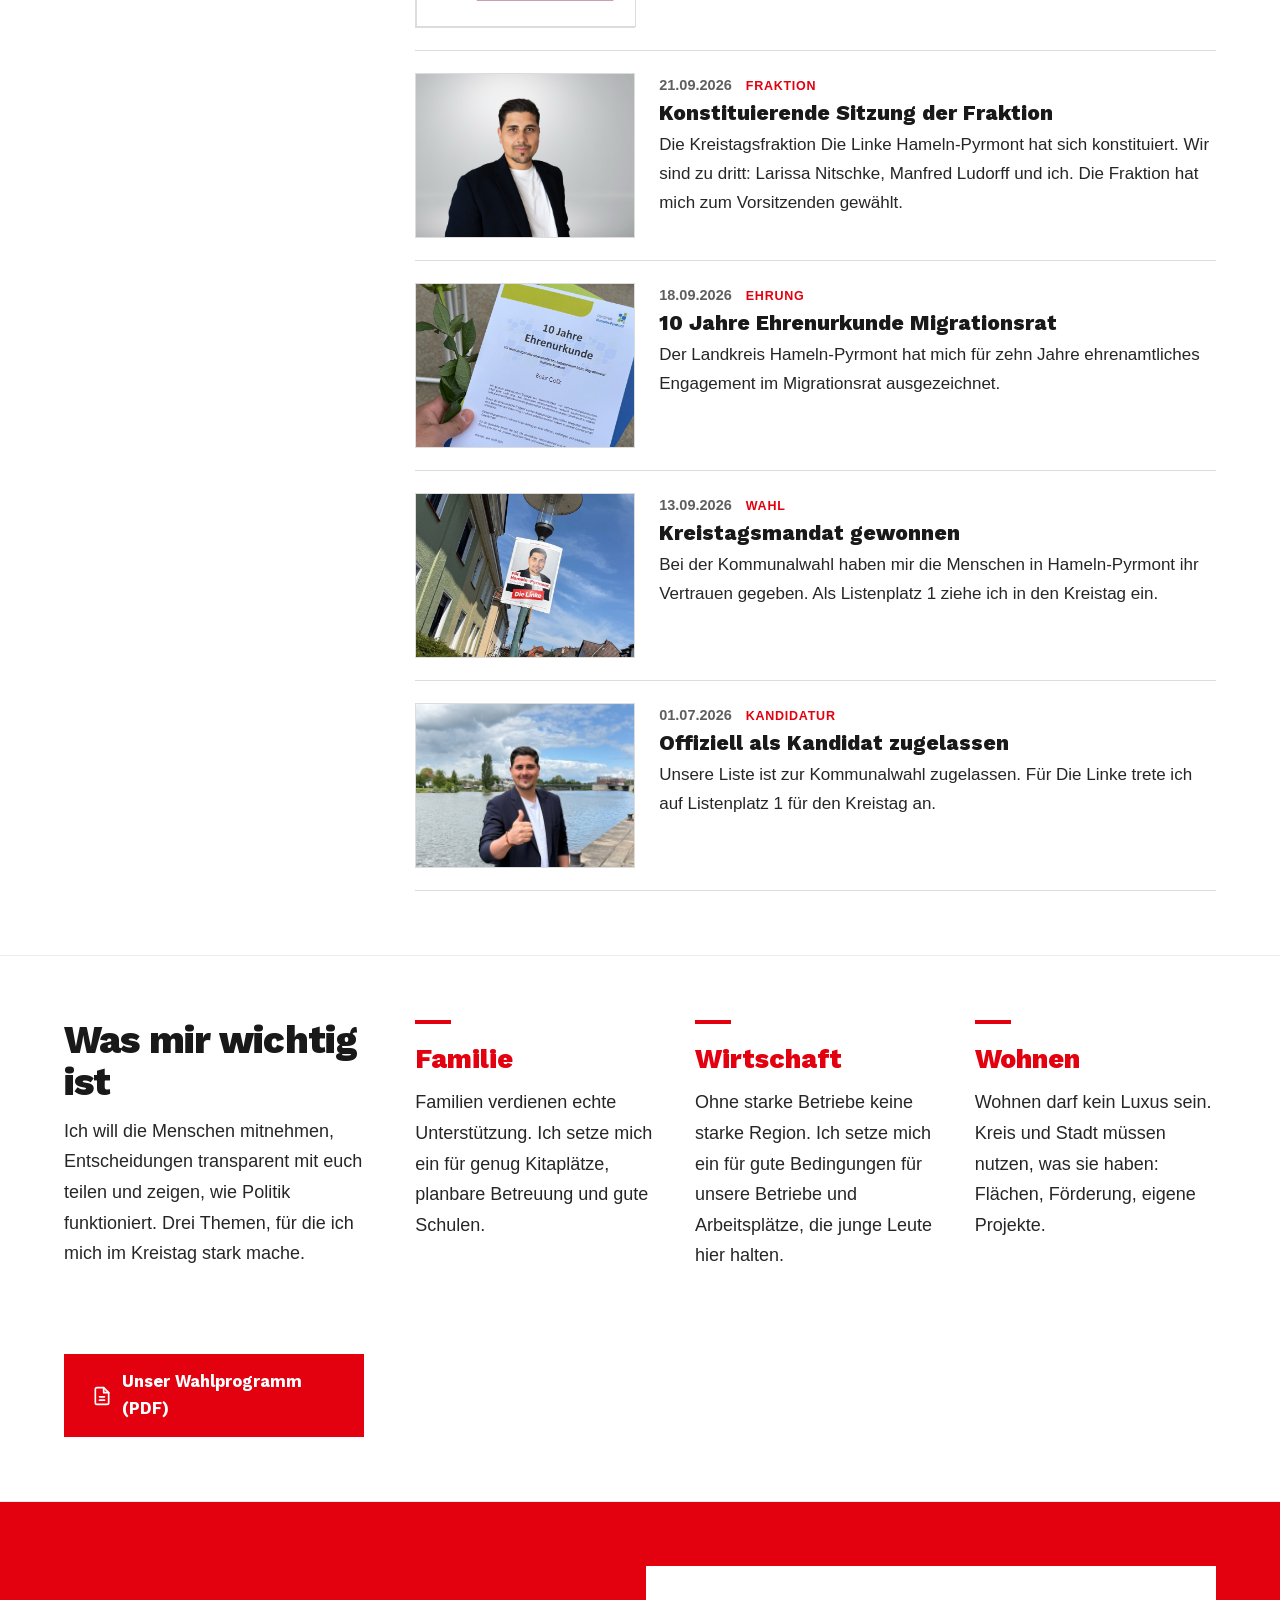
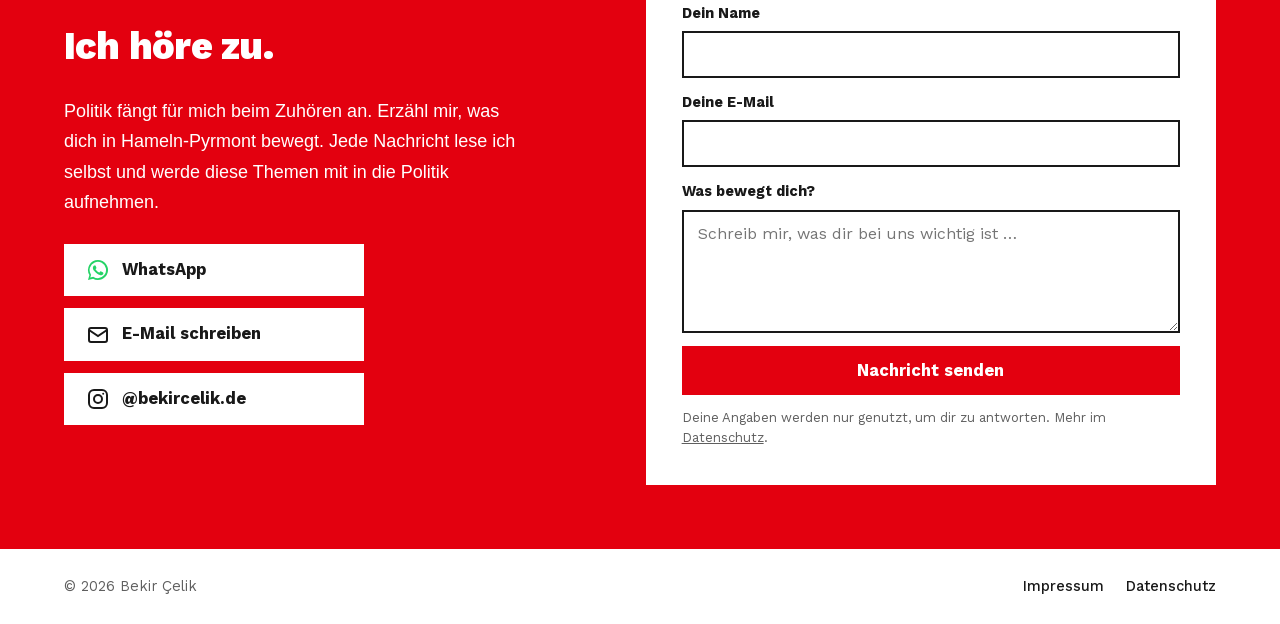
==== commit a36f5e13: "Aktuelles: Fraktions-Logo beim Aufbau-Eintrag Co-Authored-By: Claude Sonnet 5.5 <noreply@anthropic.c" ====
--- a/index.html
+++ b/index.html
@@ -26,7 +26,7 @@
   <meta name="theme-color" content="#e3000f">
   <link rel="icon" href="data:image/svg+xml,%3Csvg xmlns='http://www.w3.org/2000/svg' viewBox='0 0 64 64'%3E%3Crect width='64' height='64' fill='%23e3000f'/%3E%3Ctext x='32' y='46' font-family='Arial,sans-serif' font-size='40' font-weight='bold' fill='white' text-anchor='middle'%3EB%3C/text%3E%3C/svg%3E">
   <link rel="preload" href="fonts/worksans-latin.woff2" as="font" type="font/woff2" crossorigin>
-  <link rel="stylesheet" href="stil.css?v=60">
+  <link rel="stylesheet" href="stil.css?v=61">
 </head>
 <body>
 
@@ -129,7 +129,7 @@
             </div>
           </li>
           <li class="karte mit-bild" data-typ="update">
-            <span class="karte-bild platz" aria-hidden="true"><small>21.09. bis 03.11.</small><b>Aufbau</b><small>der Fraktion</small></span>
+            <span class="karte-bild logo"><img src="bilder/aktuelles/fraktion-logo.png" alt="Logo der Kreistagsfraktion Die Linke Hameln-Pyrmont" loading="lazy"></span>
             <div class="karte-text">
               <p class="karte-kopf"><time>21.09. bis 03.11.2026</time><span class="karte-art">Fraktion</span></p>
               <h3>Organisation und Struktur der Fraktion</h3>
--- a/stil.css
+++ b/stil.css
@@ -790,3 +790,8 @@
 .lese-bild img { height: 340px; max-height: none; object-fit: cover; }
 @media (max-width: 720px) { .lese-bild img { height: 240px; } }
 .lese-bild .karte-bild.platz { display: flex; }
+
+/* Logo der Fraktion als Kartenbild: ganz sichtbar auf Weiß */
+.karte-bild.logo { background: var(--weiss); border: 1px solid #dcdcdc; }
+.karte-bild.logo img { object-fit: contain; padding: 10px; background: var(--weiss); }
+.lese-bild .karte-bild.logo img { background: var(--weiss); height: 300px; }
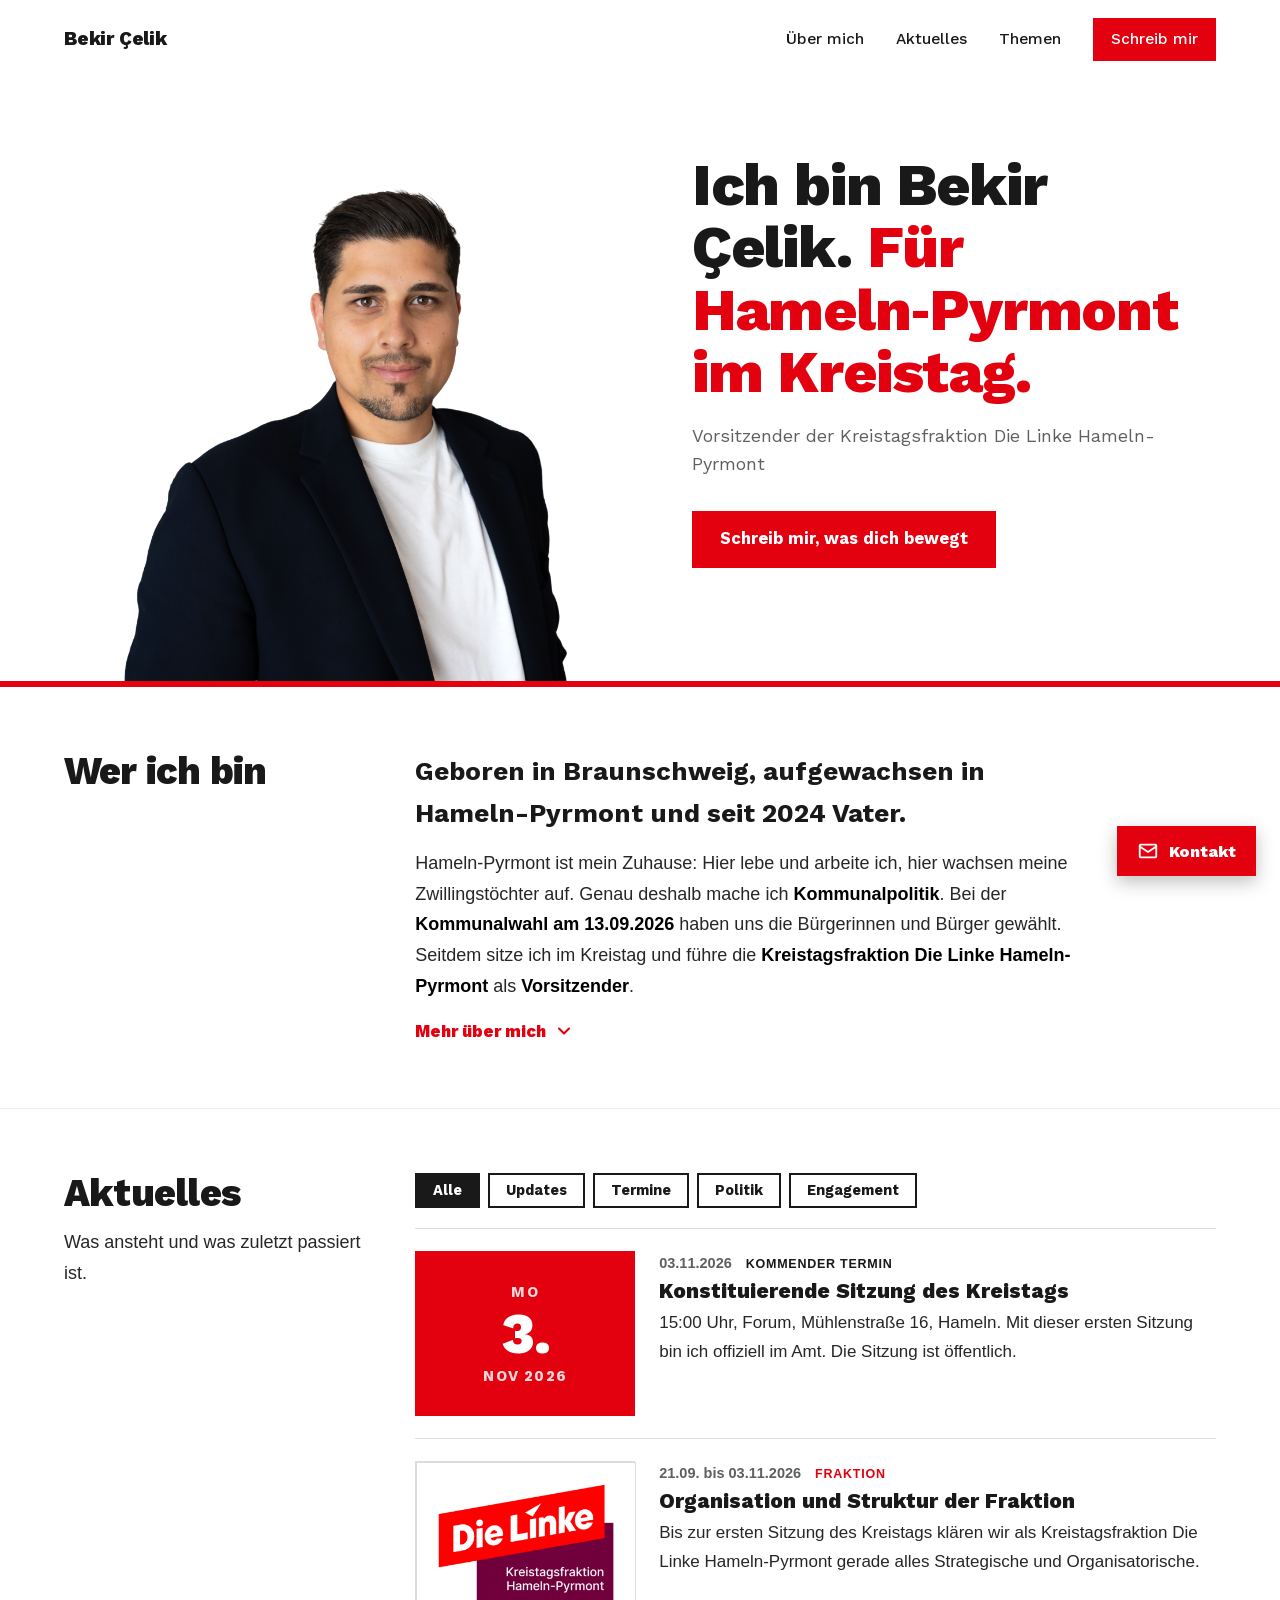
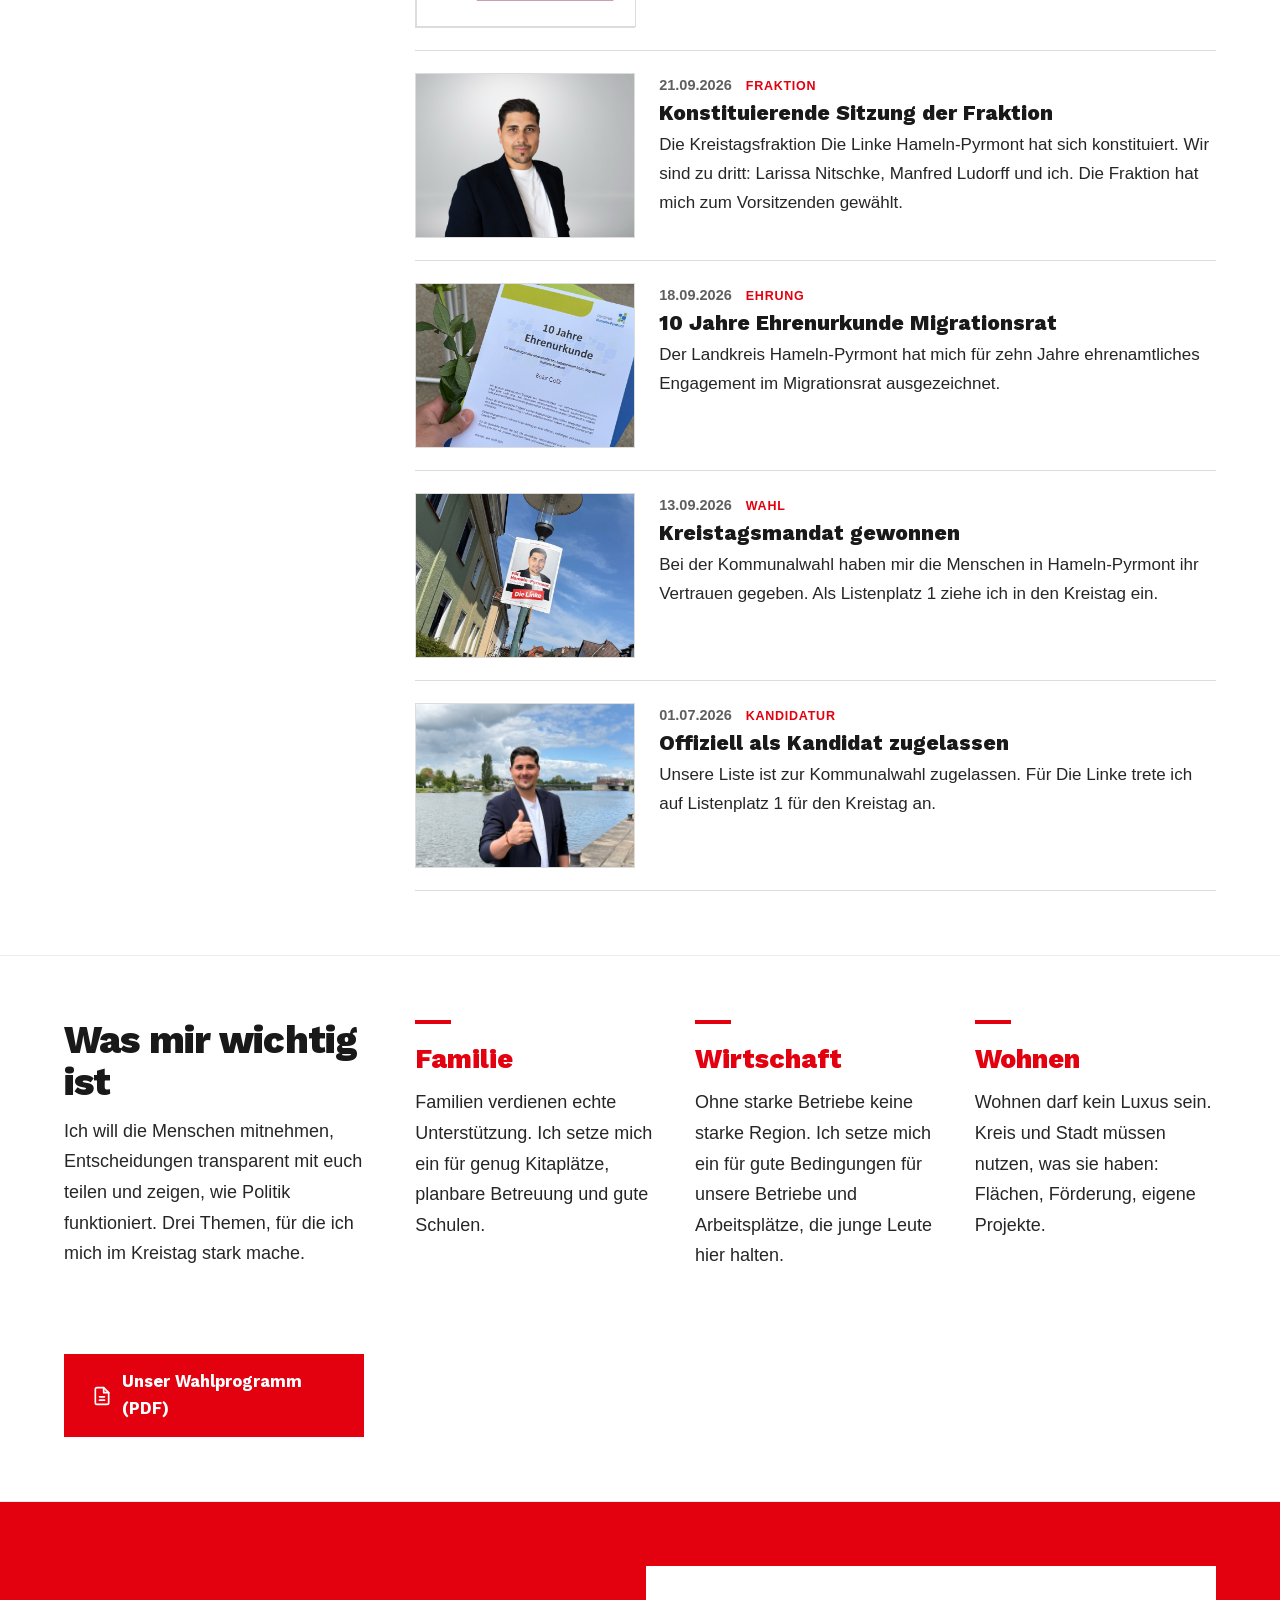
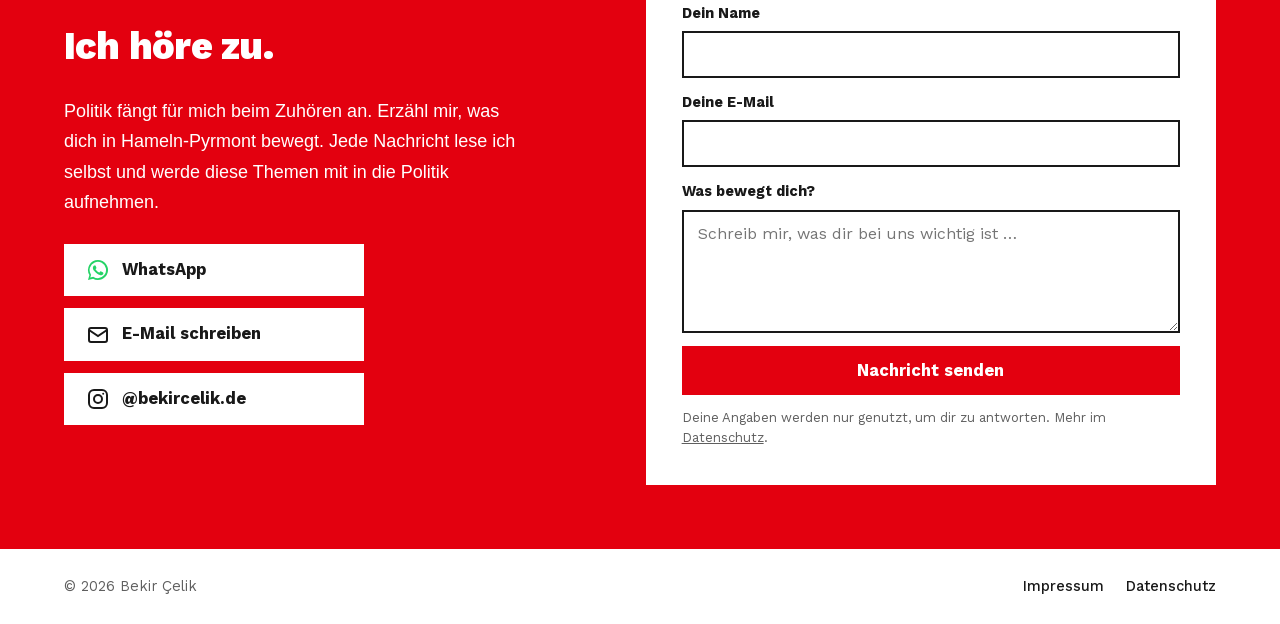
==== commit 2a7a8f6b: "Kontakt-Knopf mit Auswahl (WhatsApp, E-Mail, Nachricht), im Kopfbereich ausgeblendet; Wahl-Satz mit " ====
--- a/index.html
+++ b/index.html
@@ -26,7 +26,7 @@
   <meta name="theme-color" content="#e3000f">
   <link rel="icon" href="data:image/svg+xml,%3Csvg xmlns='http://www.w3.org/2000/svg' viewBox='0 0 64 64'%3E%3Crect width='64' height='64' fill='%23e3000f'/%3E%3Ctext x='32' y='46' font-family='Arial,sans-serif' font-size='40' font-weight='bold' fill='white' text-anchor='middle'%3EB%3C/text%3E%3C/svg%3E">
   <link rel="preload" href="fonts/worksans-latin.woff2" as="font" type="font/woff2" crossorigin>
-  <link rel="stylesheet" href="stil.css?v=61">
+  <link rel="stylesheet" href="stil.css?v=63">
 </head>
 <body>
 
@@ -61,7 +61,7 @@
       <p class="ueber-gross">
         Geboren in Braunschweig, aufgewachsen in Hameln-Pyrmont und seit 2024 Vater.
       </p>
-      <p> Hameln-Pyrmont ist mein Zuhause: Hier lebe und arbeite ich, hier wachsen meine Zwillingstöchter auf. Genau deshalb mache ich <strong>Kommunalpolitik</strong>. Bei der letzten Wahl haben mir die Menschen im Landkreis ihr Vertrauen gegeben. Seitdem sitze ich im Kreistag und führe die <strong>Kreistagsfraktion Die Linke Hameln-Pyrmont</strong> als <strong>Vorsitzender</strong>. </p>
+      <p> Hameln-Pyrmont ist mein Zuhause: Hier lebe und arbeite ich, hier wachsen meine Zwillingstöchter auf. Genau deshalb mache ich <strong>Kommunalpolitik</strong>. Bei der <strong>Kommunalwahl am 13.09.2026</strong> haben uns die Bürgerinnen und Bürger gewählt. Seitdem sitze ich im Kreistag und führe die <strong>Kreistagsfraktion Die Linke Hameln-Pyrmont</strong> als <strong>Vorsitzender</strong>. </p>
       <button type="button" class="mehr-knopf" id="mehr-knopf" aria-expanded="false" aria-controls="mehr">
         <span>Mehr über mich</span>
         <svg viewBox="0 0 24 24" fill="none" stroke="currentColor" stroke-width="2.5" stroke-linecap="round" stroke-linejoin="round" aria-hidden="true"><path d="m6 9 6 6 6-6"/></svg>
@@ -344,10 +344,26 @@
     <div class="lese-text" id="lese-text"></div>
   </dialog>
 
-  <a class="kontakt-schwebe" id="kontakt-schwebe" href="#kontakt" aria-label="Schreib mir">
-    <svg viewBox="0 0 24 24" fill="none" stroke="currentColor" stroke-width="2" stroke-linecap="round" stroke-linejoin="round" aria-hidden="true"><rect x="3" y="5" width="18" height="14" rx="1"/><path d="m3 7 9 6 9-6"/></svg>
-    <span>Schreib mir</span>
-  </a>
+  <div class="kontakt-fab" id="kontakt-fab">
+    <div class="fab-menue" id="fab-menue" hidden>
+      <a href="https://wa.me/4915679812579" target="_blank" rel="noopener">
+        <svg viewBox="0 0 24 24" fill="none" stroke="currentColor" stroke-width="2" stroke-linecap="round" stroke-linejoin="round" aria-hidden="true"><path d="M21 11.5a8.4 8.4 0 0 1-12.4 7.4L3 20.5l1.7-5.4A8.4 8.4 0 1 1 21 11.5z"/></svg>
+        WhatsApp
+      </a>
+      <a href="mailto:celikbekir@outlook.de">
+        <svg viewBox="0 0 24 24" fill="none" stroke="currentColor" stroke-width="2" stroke-linecap="round" stroke-linejoin="round" aria-hidden="true"><rect x="3" y="5" width="18" height="14" rx="1"/><path d="m3 7 9 6 9-6"/></svg>
+        E-Mail
+      </a>
+      <a href="#kontakt">
+        <svg viewBox="0 0 24 24" fill="none" stroke="currentColor" stroke-width="2" stroke-linecap="round" stroke-linejoin="round" aria-hidden="true"><path d="M4 4h16v12H8l-4 4z"/></svg>
+        Nachricht schreiben
+      </a>
+    </div>
+    <button type="button" class="kontakt-schwebe" id="kontakt-schwebe" aria-expanded="false" aria-controls="fab-menue" aria-label="Kontakt aufnehmen">
+      <svg viewBox="0 0 24 24" fill="none" stroke="currentColor" stroke-width="2" stroke-linecap="round" stroke-linejoin="round" aria-hidden="true"><rect x="3" y="5" width="18" height="14" rx="1"/><path d="m3 7 9 6 9-6"/></svg>
+      <span>Kontakt</span>
+    </button>
+  </div>
   <script>
     // Aktuelles: Karte anklicken öffnet den Eintrag im Lese-Fenster (wie ein kleiner Blogbeitrag)
     (function () {
@@ -386,14 +402,30 @@
       fenster.addEventListener("click", function (e) { if (e.target === fenster) fenster.close(); });
     })();
 
-    // Schwebender Kontakt-Knopf: weg, sobald der Kontaktbereich sichtbar ist
+    // Schwebender Kontakt-Knopf: Auswahl WhatsApp, E-Mail, Nachricht. Weg im Kopfbereich und im Kontaktbereich
     (function () {
+      const fab = document.getElementById("kontakt-fab");
       const knopf = document.getElementById("kontakt-schwebe");
-      const ziel = document.getElementById("kontakt");
-      if (!knopf || !ziel || !("IntersectionObserver" in window)) return;
-      new IntersectionObserver(function (e) {
-        knopf.classList.toggle("weg", e[0].isIntersecting);
-      }, { threshold: 0.15 }).observe(ziel);
+      const menue = document.getElementById("fab-menue");
+      if (!fab || !knopf || !menue) return;
+      function zu() { menue.hidden = true; knopf.setAttribute("aria-expanded", "false"); }
+      knopf.addEventListener("click", function (e) {
+        e.stopPropagation();
+        const offen = menue.hidden;
+        menue.hidden = !offen;
+        knopf.setAttribute("aria-expanded", offen ? "true" : "false");
+      });
+      menue.addEventListener("click", zu);
+      document.addEventListener("click", zu);
+      document.addEventListener("keydown", function (e) { if (e.key === "Escape") zu(); });
+      if (!("IntersectionObserver" in window)) return;
+      const sichtbar = { start: false, kontakt: false };
+      function pruefen() { const weg = sichtbar.start || sichtbar.kontakt; fab.classList.toggle("weg", weg); if (weg) zu(); }
+      [["start", "start"], ["kontakt", "kontakt"]].forEach(function (p) {
+        const ziel = document.getElementById(p[0]);
+        if (!ziel) return;
+        new IntersectionObserver(function (e) { sichtbar[p[1]] = e[0].isIntersecting; pruefen(); }, { threshold: 0.15 }).observe(ziel);
+      });
     })();
   </script>
 </body>
--- a/stil.css
+++ b/stil.css
@@ -795,3 +795,62 @@
 .karte-bild.logo { background: var(--weiss); border: 1px solid #dcdcdc; }
 .karte-bild.logo img { object-fit: contain; padding: 10px; background: var(--weiss); }
 .lese-bild .karte-bild.logo img { background: var(--weiss); height: 300px; }
+
+/* Kontakt-Knopf mit Auswahl (löst die einfache Variante ab) */
+.kontakt-fab {
+  position: fixed;
+  right: 24px;
+  bottom: 24px;
+  z-index: 50;
+  display: flex;
+  flex-direction: column;
+  align-items: flex-end;
+  gap: 10px;
+  transition: opacity 0.2s ease, transform 0.2s ease;
+}
+
+.kontakt-fab.weg { opacity: 0; pointer-events: none; transform: translateY(12px); }
+
+.kontakt-fab .kontakt-schwebe {
+  position: static;
+  border: 0;
+  font-family: inherit;
+  cursor: pointer;
+}
+
+.kontakt-fab .kontakt-schwebe.weg { opacity: 1; pointer-events: auto; transform: none; }
+
+.fab-menue {
+  display: flex;
+  flex-direction: column;
+  min-width: 230px;
+  background: var(--weiss);
+  box-shadow: 0 10px 30px rgba(0, 0, 0, 0.3);
+  border-top: 4px solid var(--rot);
+}
+
+.fab-menue[hidden] { display: none; }
+
+.fab-menue a {
+  display: flex;
+  align-items: center;
+  gap: 12px;
+  padding: 15px 18px;
+  color: var(--schwarz);
+  font-weight: 800;
+  font-size: 16px;
+  text-decoration: none;
+  border-bottom: 1px solid #e5e5e5;
+}
+
+.fab-menue a:last-child { border-bottom: 0; }
+.fab-menue a:hover { background: #f4f4f4; color: var(--rot); }
+.fab-menue svg { width: 22px; height: 22px; flex-shrink: 0; }
+
+@media (max-width: 720px) {
+  .kontakt-fab { right: 16px; bottom: calc(16px + env(safe-area-inset-bottom)); }
+  .kontakt-fab .kontakt-schwebe { width: 56px; height: 56px; padding: 0; justify-content: center; border-radius: 0; }
+  .kontakt-fab .kontakt-schwebe span { display: none; }
+  .kontakt-fab .kontakt-schwebe svg { width: 26px; height: 26px; }
+  .fab-menue { min-width: 220px; }
+}
